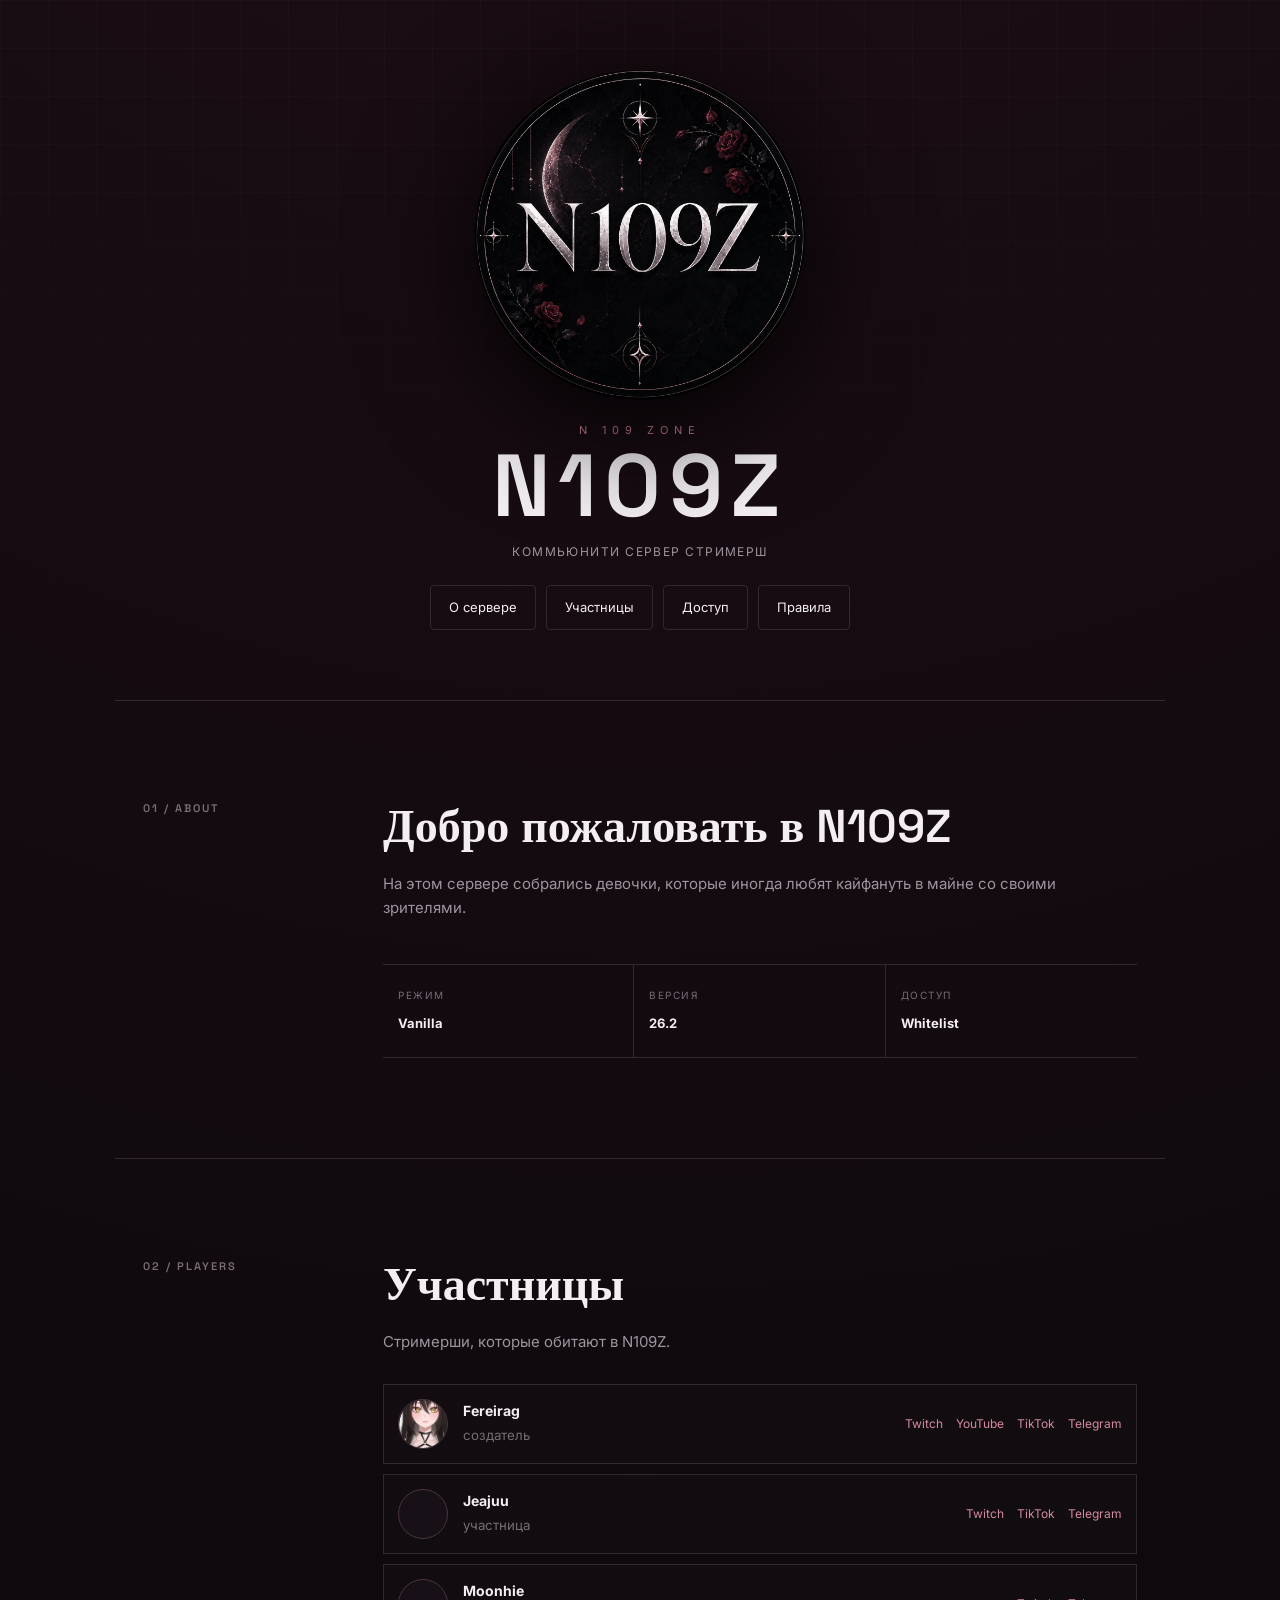
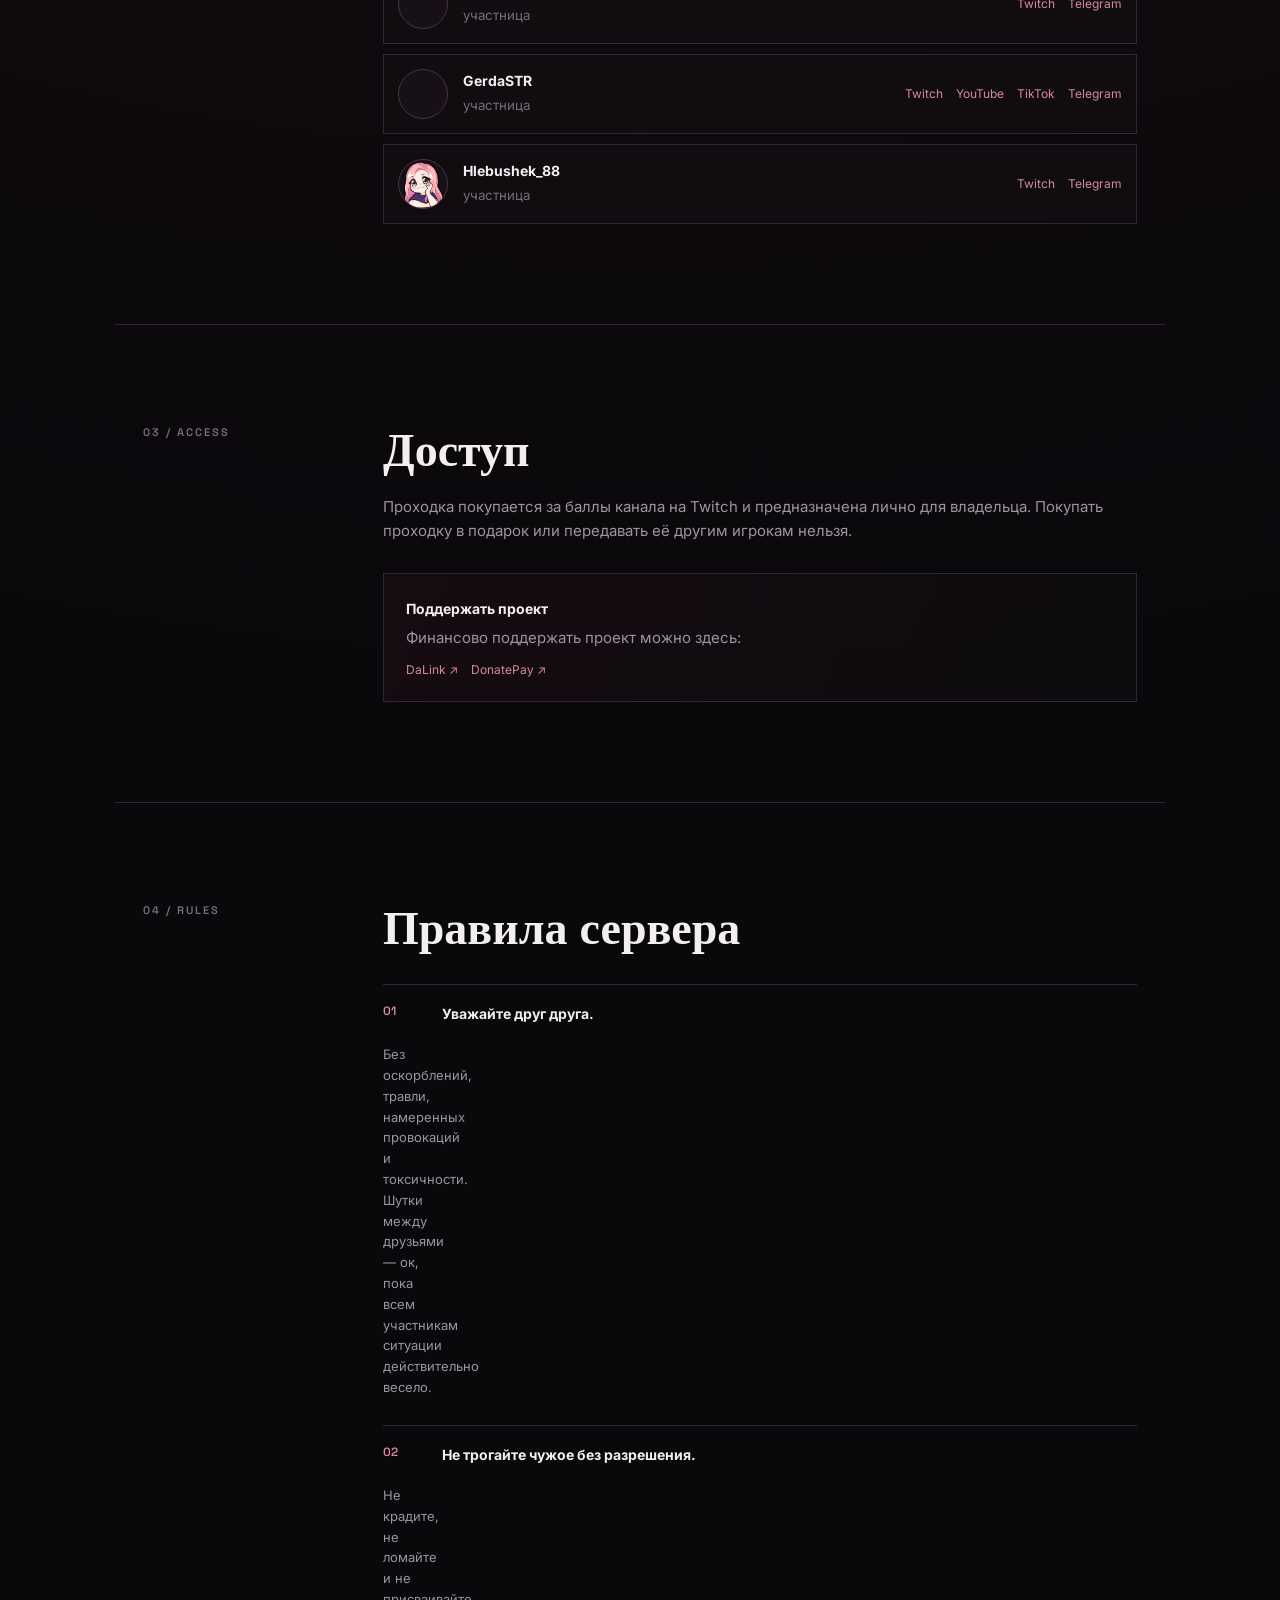
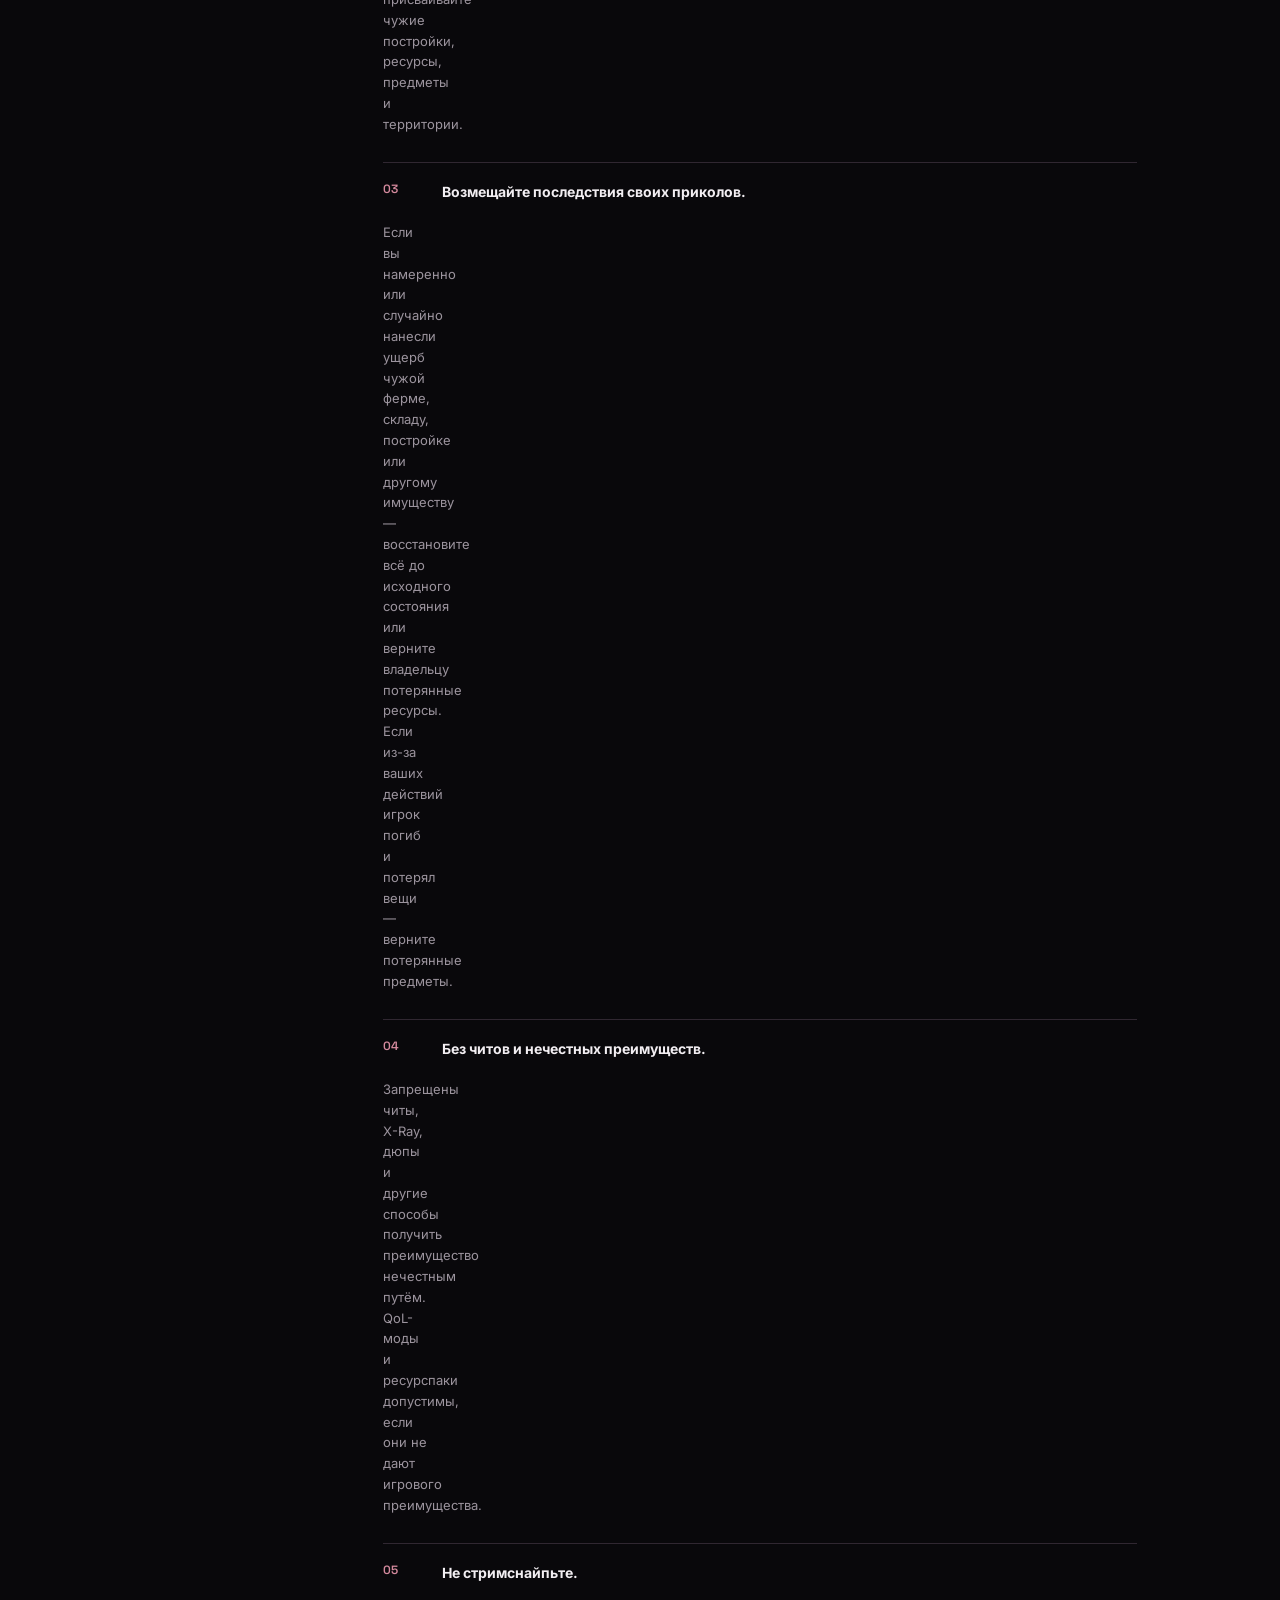
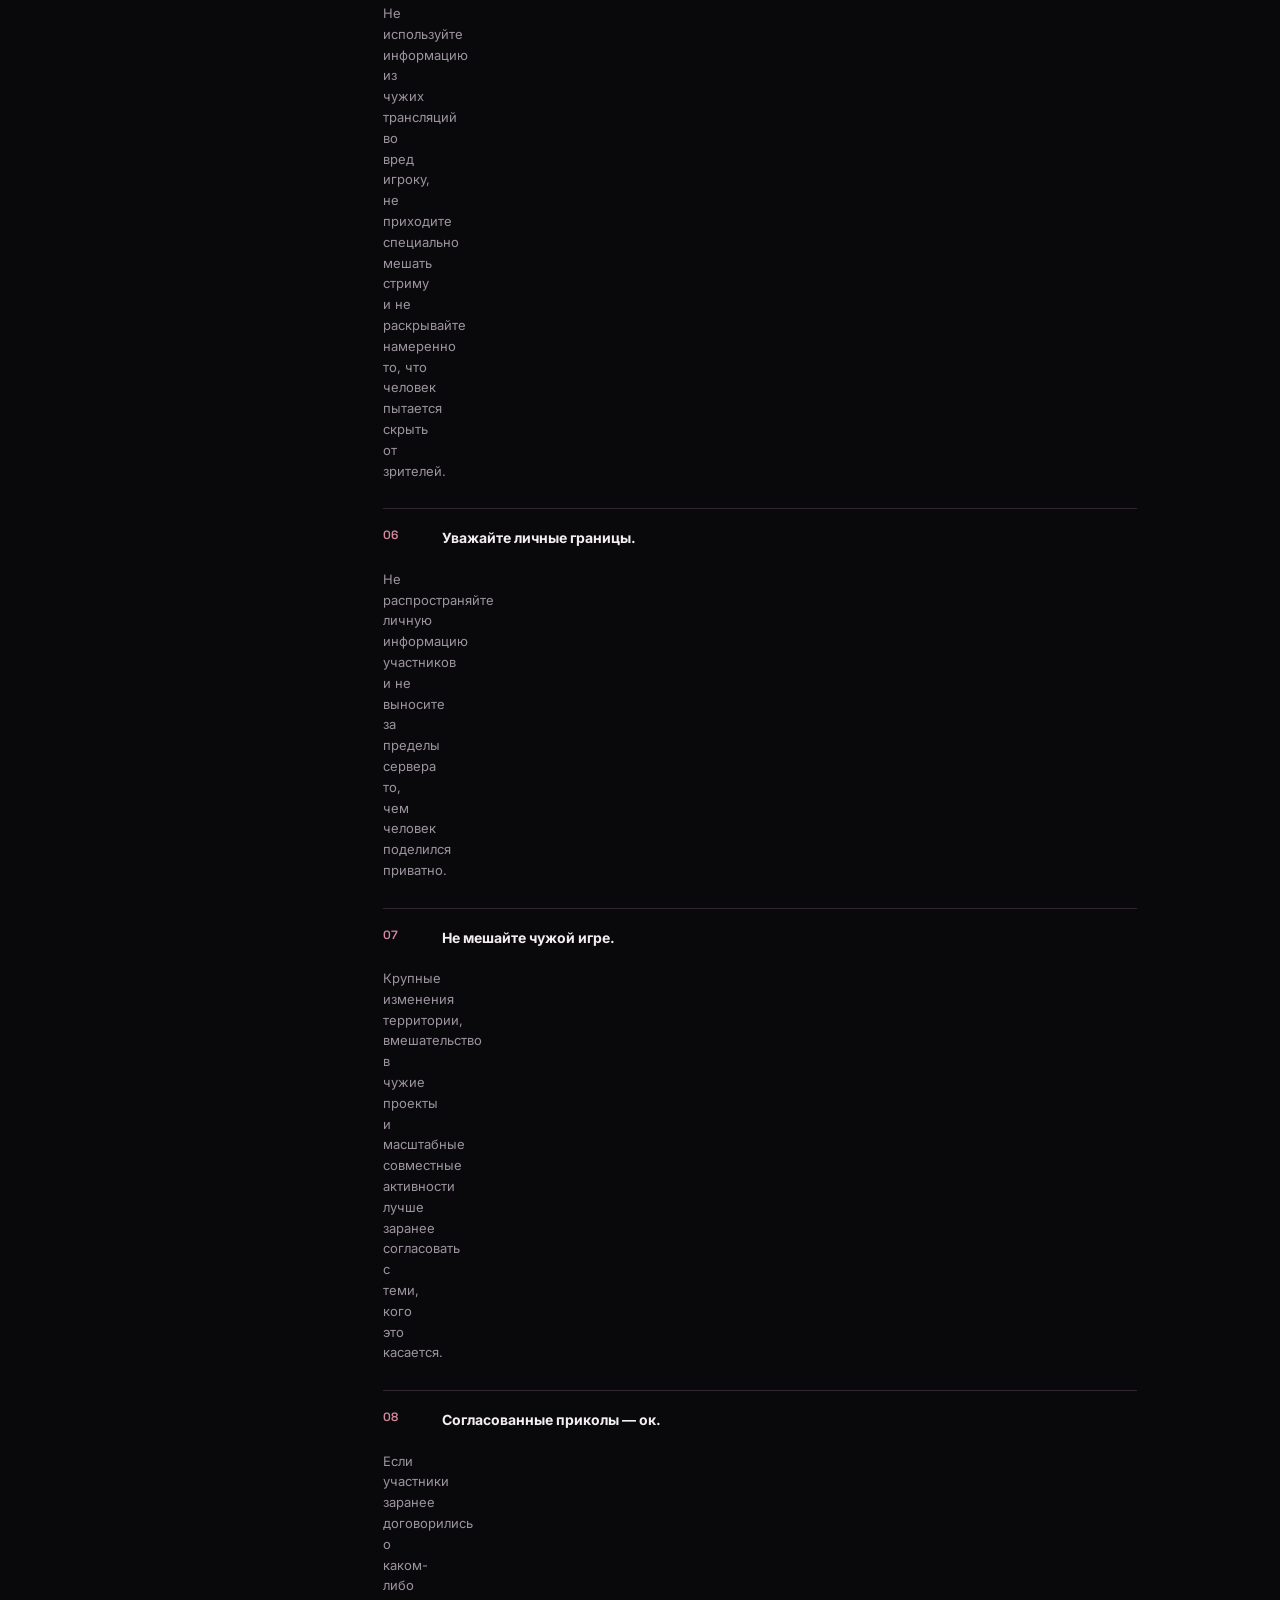
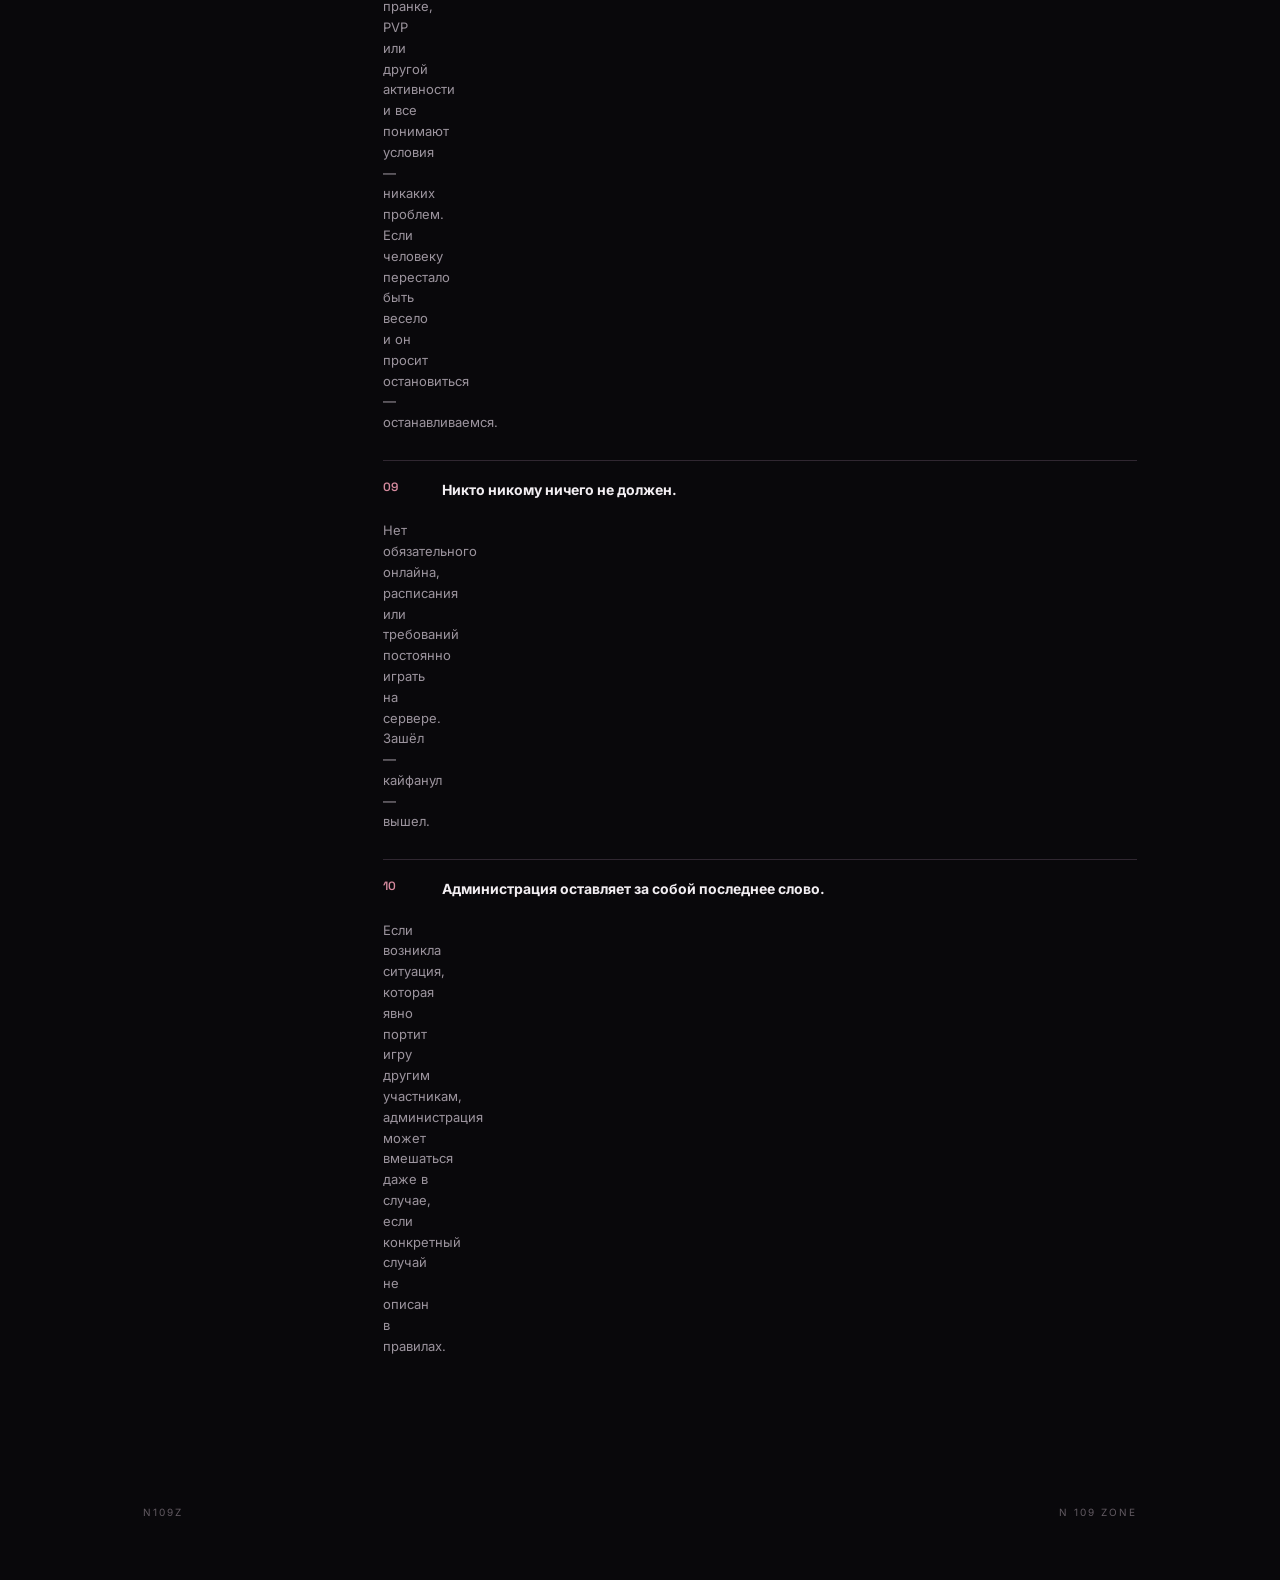
==== index.html @ b1d21be6 "Add files via upload" ====
<!doctype html>
<html lang="ru">
<head>
<meta charset="utf-8"><meta name="viewport" content="width=device-width, initial-scale=1">
<title>N109Z — N 109 Zone</title>
<link rel="stylesheet" href="style.css">
</head>
<body>
<header class="hero">
<img class="logo" src="logo.png" alt="N109Z">
<p class="eyebrow">N 109 ZONE</p><h1>N109Z</h1>
<p class="subtitle">коммьюнити сервер стримерш</p>
<nav>
<a href="#about">О сервере</a><a href="#players">Участницы</a><a href="#access">Доступ</a><a href="#rules">Правила</a>
</nav>
</header>
<main>
<section id="about" class="section"><div class="label">01 / ABOUT</div><div>
<h2>Добро пожаловать в N109Z</h2>
<p>На этом сервере собрались девочки, которые иногда любят кайфануть в майне со своими зрителями.</p>
<div class="facts"><div><small>РЕЖИМ</small><b>Vanilla</b></div><div><small>ВЕРСИЯ</small><b>26.2</b></div><div><small>ДОСТУП</small><b>Whitelist</b></div></div>
</div></section>

<section id="players" class="section"><div class="label">02 / PLAYERS</div><div>
<h2>Участницы</h2><p>Стримерши, которые обитают в N109Z.</p>
<div class="players">
<article><div class="avatar"><img src="avatars/fereirag.png" onerror="this.style.display='none'"><span>F</span></div><div><h3>Fereirag</h3><small>создатель</small></div><div class="links"><a href="https://www.twitch.tv/fereirag">Twitch</a><a href="https://www.youtube.com/@FereiraG_">YouTube</a><a href="https://www.tiktok.com/@fereirag.tv">TikTok</a><a href="https://t.me/fereirag">Telegram</a></div></article>
<article><div class="avatar"><img src="avatars/jeajuu.png" onerror="this.style.display='none'"><span>J</span></div><div><h3>Jeajuu</h3><small>участница</small></div><div class="links"><a href="https://www.twitch.tv/jeajuu">Twitch</a><a href="https://www.tiktok.com/@_jeajuu_twitch_">TikTok</a><a href="https://t.me/jeajuu">Telegram</a></div></article>
<article><div class="avatar"><img src="avatars/moonhie.png" onerror="this.style.display='none'"><span>M</span></div><div><h3>Moonhie</h3><small>участница</small></div><div class="links"><a href="https://www.twitch.tv/moonhie">Twitch</a><a href="https://t.me/MoonhieHome">Telegram</a></div></article>
<article><div class="avatar"><img src="avatars/gerdastr.png" onerror="this.style.display='none'"><span>G</span></div><div><h3>GerdaSTR</h3><small>участница</small></div><div class="links"><a href="https://www.twitch.tv/gerdastr">Twitch</a><a href="https://www.youtube.com/channel/UCzVnWzvQkrIGUyaQmSfVFbQ">YouTube</a><a href="https://www.tiktok.com/@gerda_stream">TikTok</a><a href="https://t.me/gerdastr">Telegram</a></div></article>
<article><div class="avatar"><img src="avatars/hlebushek_88.png" onerror="this.style.display='none'"><span>H</span></div><div><h3>Hlebushek_88</h3><small>участница</small></div><div class="links"><a href="https://www.twitch.tv/hlebushek_88">Twitch</a><a href="https://t.me/+lnAV3Qw2bgcyMjA0">Telegram</a></div></article>
</div></div></section>

<section id="access" class="section"><div class="label">03 / ACCESS</div><div>
<h2>Доступ</h2>
<p>Проходка покупается за баллы канала на Twitch и предназначена лично для владельца. Покупать проходку в подарок или передавать её другим игрокам нельзя.</p>
<div class="card"><b>Поддержать проект</b><p>Финансово поддержать проект можно здесь:</p><div class="links"><a href="https://dalink.to/fereirag">DaLink ↗</a><a href="https://new.donatepay.ru/@Fereirag">DonatePay ↗</a></div></div>
</div></section>

<section id="rules" class="section"><div class="label">04 / RULES</div><div>
<h2>Правила сервера</h2>
<div class="rules">
<div><b>01</b><strong>Уважайте друг друга.</strong><p>Без оскорблений, травли, намеренных провокаций и токсичности. Шутки между друзьями — ок, пока всем участникам ситуации действительно весело.</p></div>
<div><b>02</b><strong>Не трогайте чужое без разрешения.</strong><p>Не крадите, не ломайте и не присваивайте чужие постройки, ресурсы, предметы и территории.</p></div>
<div><b>03</b><strong>Возмещайте последствия своих приколов.</strong><p>Если вы намеренно или случайно нанесли ущерб чужой ферме, складу, постройке или другому имуществу — восстановите всё до исходного состояния или верните владельцу потерянные ресурсы. Если из-за ваших действий игрок погиб и потерял вещи — верните потерянные предметы.</p></div>
<div><b>04</b><strong>Без читов и нечестных преимуществ.</strong><p>Запрещены читы, X-Ray, дюпы и другие способы получить преимущество нечестным путём. QoL-моды и ресурспаки допустимы, если они не дают игрового преимущества.</p></div>
<div><b>05</b><strong>Не стримснайпьте.</strong><p>Не используйте информацию из чужих трансляций во вред игроку, не приходите специально мешать стриму и не раскрывайте намеренно то, что человек пытается скрыть от зрителей.</p></div>
<div><b>06</b><strong>Уважайте личные границы.</strong><p>Не распространяйте личную информацию участников и не выносите за пределы сервера то, чем человек поделился приватно.</p></div>
<div><b>07</b><strong>Не мешайте чужой игре.</strong><p>Крупные изменения территории, вмешательство в чужие проекты и масштабные совместные активности лучше заранее согласовать с теми, кого это касается.</p></div>
<div><b>08</b><strong>Согласованные приколы — ок.</strong><p>Если участники заранее договорились о каком-либо пранке, PVP или другой активности и все понимают условия — никаких проблем. Если человеку перестало быть весело и он просит остановиться — останавливаемся.</p></div>
<div><b>09</b><strong>Никто никому ничего не должен.</strong><p>Нет обязательного онлайна, расписания или требований постоянно играть на сервере. Зашёл — кайфанул — вышел.</p></div>
<div><b>10</b><strong>Администрация оставляет за собой последнее слово.</strong><p>Если возникла ситуация, которая явно портит игру другим участникам, администрация может вмешаться даже в случае, если конкретный случай не описан в правилах.</p></div>
</div></div></section>
</main>
<footer><span>N109Z</span><span>N 109 ZONE</span></footer>
</body></html>
---- style.css ----
@import url('https://fonts.googleapis.com/css2?family=Inter:wght@400;500;600;700&family=Space+Grotesk:wght@400;500;600;700&display=swap');
:root{--bg:#09080b;--text:#f2eef2;--muted:#9c949e;--line:#302731;--accent:#a73a59;--soft:#d58a9e}
*{box-sizing:border-box}html{scroll-behavior:smooth}body{margin:0;color:var(--text);background:radial-gradient(circle at 50% -10%,rgba(115,37,66,.22),transparent 35%),var(--bg);font-family:Inter,system-ui,sans-serif;line-height:1.6}
body:before{content:"";position:fixed;inset:0;pointer-events:none;background-image:linear-gradient(rgba(255,255,255,.018) 1px,transparent 1px),linear-gradient(90deg,rgba(255,255,255,.018) 1px,transparent 1px);background-size:48px 48px;mask-image:linear-gradient(to bottom,#000,transparent 80%)}
.hero{min-height:700px;display:flex;flex-direction:column;align-items:center;justify-content:center;text-align:center;padding:60px 20px}
.logo{width:min(330px,68vw);height:min(330px,68vw);object-fit:cover;border-radius:50%;filter:drop-shadow(0 20px 60px #000)}
.eyebrow{margin:22px 0 2px;letter-spacing:.55em;font-size:11px;color:var(--soft);text-transform:uppercase}h1{font:600 clamp(48px,9vw,88px)/1 "Space Grotesk";letter-spacing:.08em;margin:0}.subtitle{margin:12px 0 24px;color:var(--muted);letter-spacing:.12em;text-transform:uppercase;font-size:12px}
nav{display:flex;gap:10px;flex-wrap:wrap;justify-content:center}nav a{color:var(--text);text-decoration:none;border:1px solid var(--line);padding:11px 18px;border-radius:4px;font-size:13px}
.section{max-width:1050px;margin:auto;padding:100px 28px;display:grid;grid-template-columns:180px 1fr;gap:60px;border-top:1px solid var(--line)}.label{color:#796f78;font:600 11px "Space Grotesk";letter-spacing:.18em}
h2{font:600 clamp(30px,5vw,46px)/1.1 "Space Grotesk";margin:0 0 20px}.section p{color:var(--muted);max-width:780px;font-size:15px}
.facts{display:grid;grid-template-columns:repeat(3,1fr);margin-top:44px;border-top:1px solid var(--line);border-bottom:1px solid var(--line)}.facts div{padding:22px 15px;border-right:1px solid var(--line)}.facts div:last-child{border:0}.facts small{display:block;color:#756c75;font-size:10px;letter-spacing:.15em;margin-bottom:7px}.facts b{font-size:13px}
.players{display:grid;gap:10px;margin-top:30px}.players article{display:grid;grid-template-columns:50px 160px 1fr;align-items:center;gap:15px;padding:14px;border:1px solid var(--line);background:#ffffff03}.avatar,.avatar img,.avatar span{width:50px;height:50px;border-radius:50%}.avatar{overflow:hidden;background:#171117;border:1px solid #49343e;display:grid;place-items:center;color:var(--soft);font:600 18px "Space Grotesk"}.avatar img{object-fit:cover}.avatar img+span{display:none}.players h3{margin:0;font-size:14px}.players small{color:#746d75}.links{display:flex;gap:13px;flex-wrap:wrap;justify-content:flex-end}.links a,.card a{color:var(--soft);text-decoration:none;font-size:12px}
.card{margin-top:30px;padding:22px;border:1px solid var(--line);background:linear-gradient(110deg,#8527451a,#ffffff03)}.card b{font-size:14px}.card p{margin:4px 0 10px}.card .links{justify-content:flex-start}
.rules{display:grid;gap:9px;margin-top:30px}.rules>div{display:grid;grid-template-columns:45px 1fr;gap:14px;padding:18px 0;border-top:1px solid var(--line)}.rules b{color:var(--soft);font:600 12px "Space Grotesk"}.rules strong{font-size:14px}.rules p{margin:5px 0 0;font-size:13px}
footer{max-width:1050px;margin:auto;padding:30px 28px 60px;display:flex;justify-content:space-between;color:#625a62;font-size:10px;letter-spacing:.2em}
@media(max-width:780px){.section{grid-template-columns:1fr;gap:20px;padding:75px 20px}.facts{grid-template-columns:1fr}.facts div{border-right:0;border-bottom:1px solid var(--line)}.players article{grid-template-columns:50px 1fr}.players .links{grid-column:1/-1;justify-content:flex-start;padding-left:65px}.section{padding-left:20px;padding-right:20px}footer{padding-left:20px;padding-right:20px}}
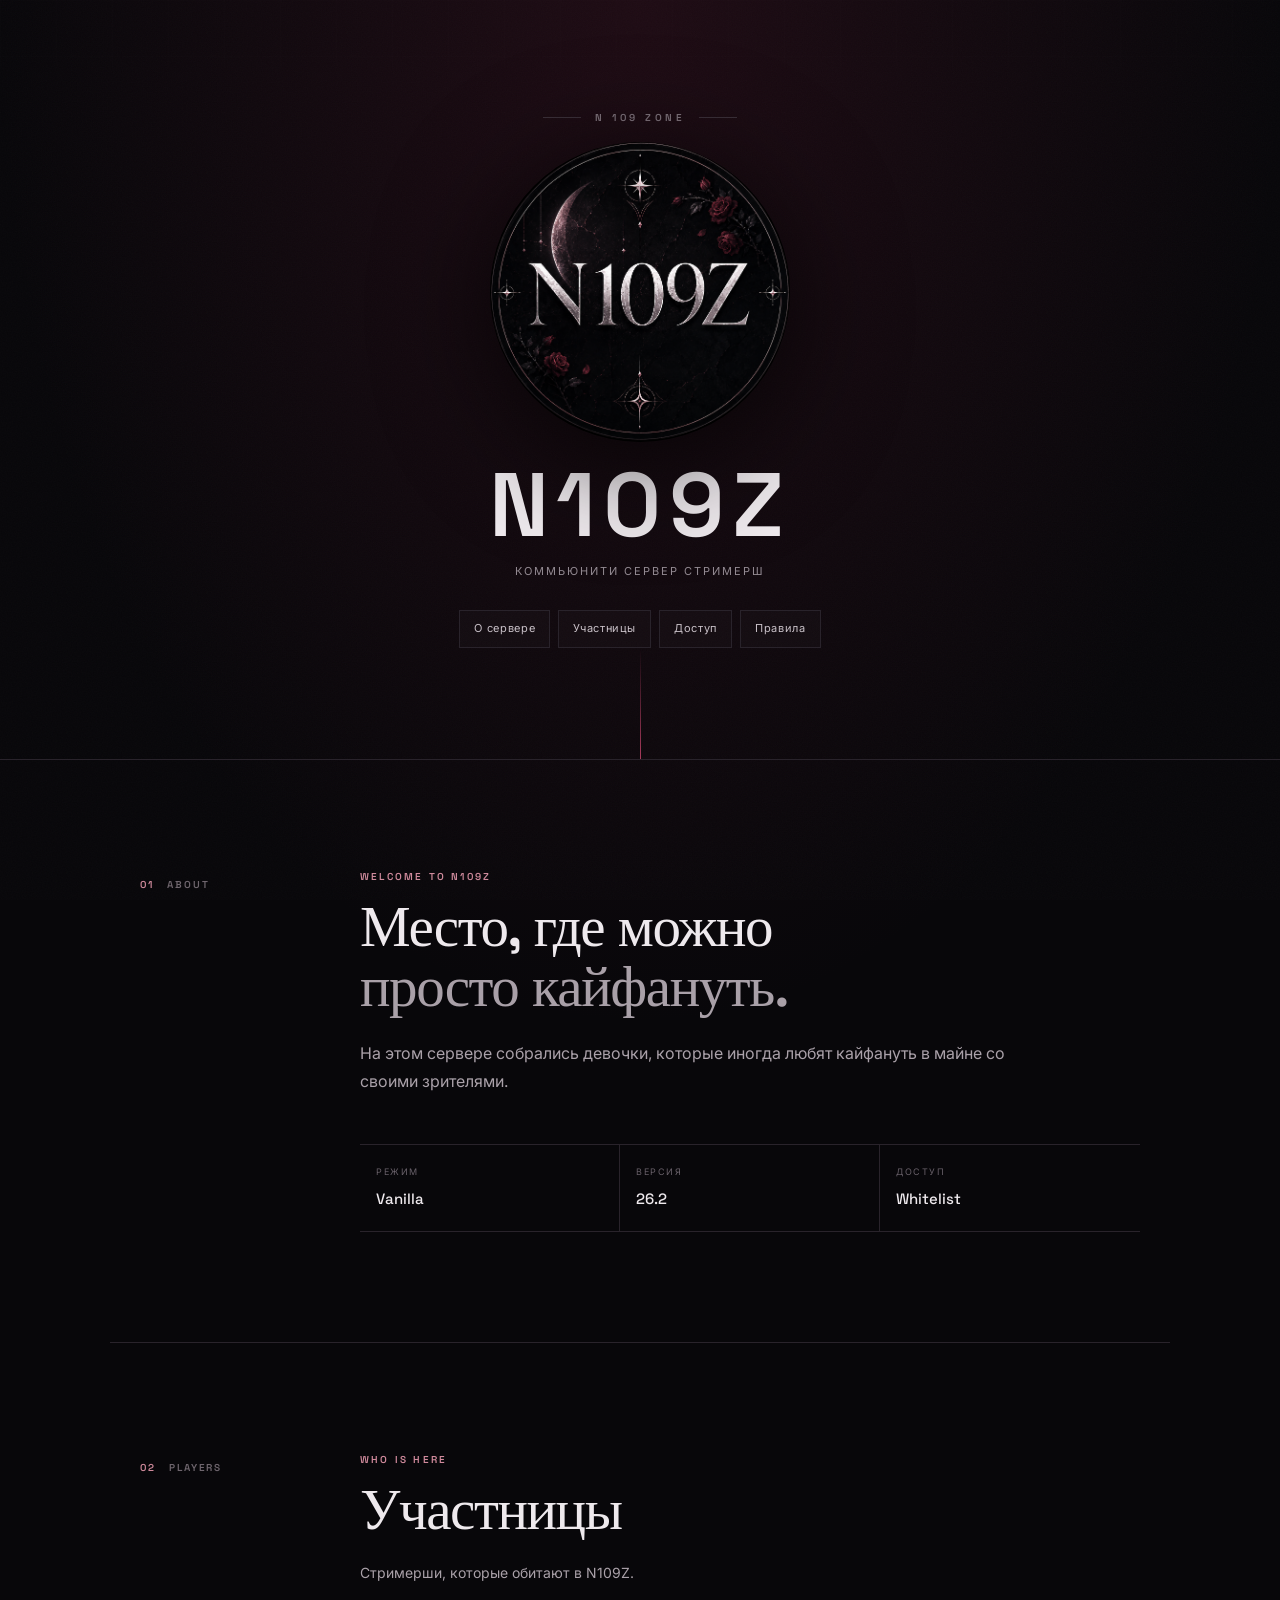
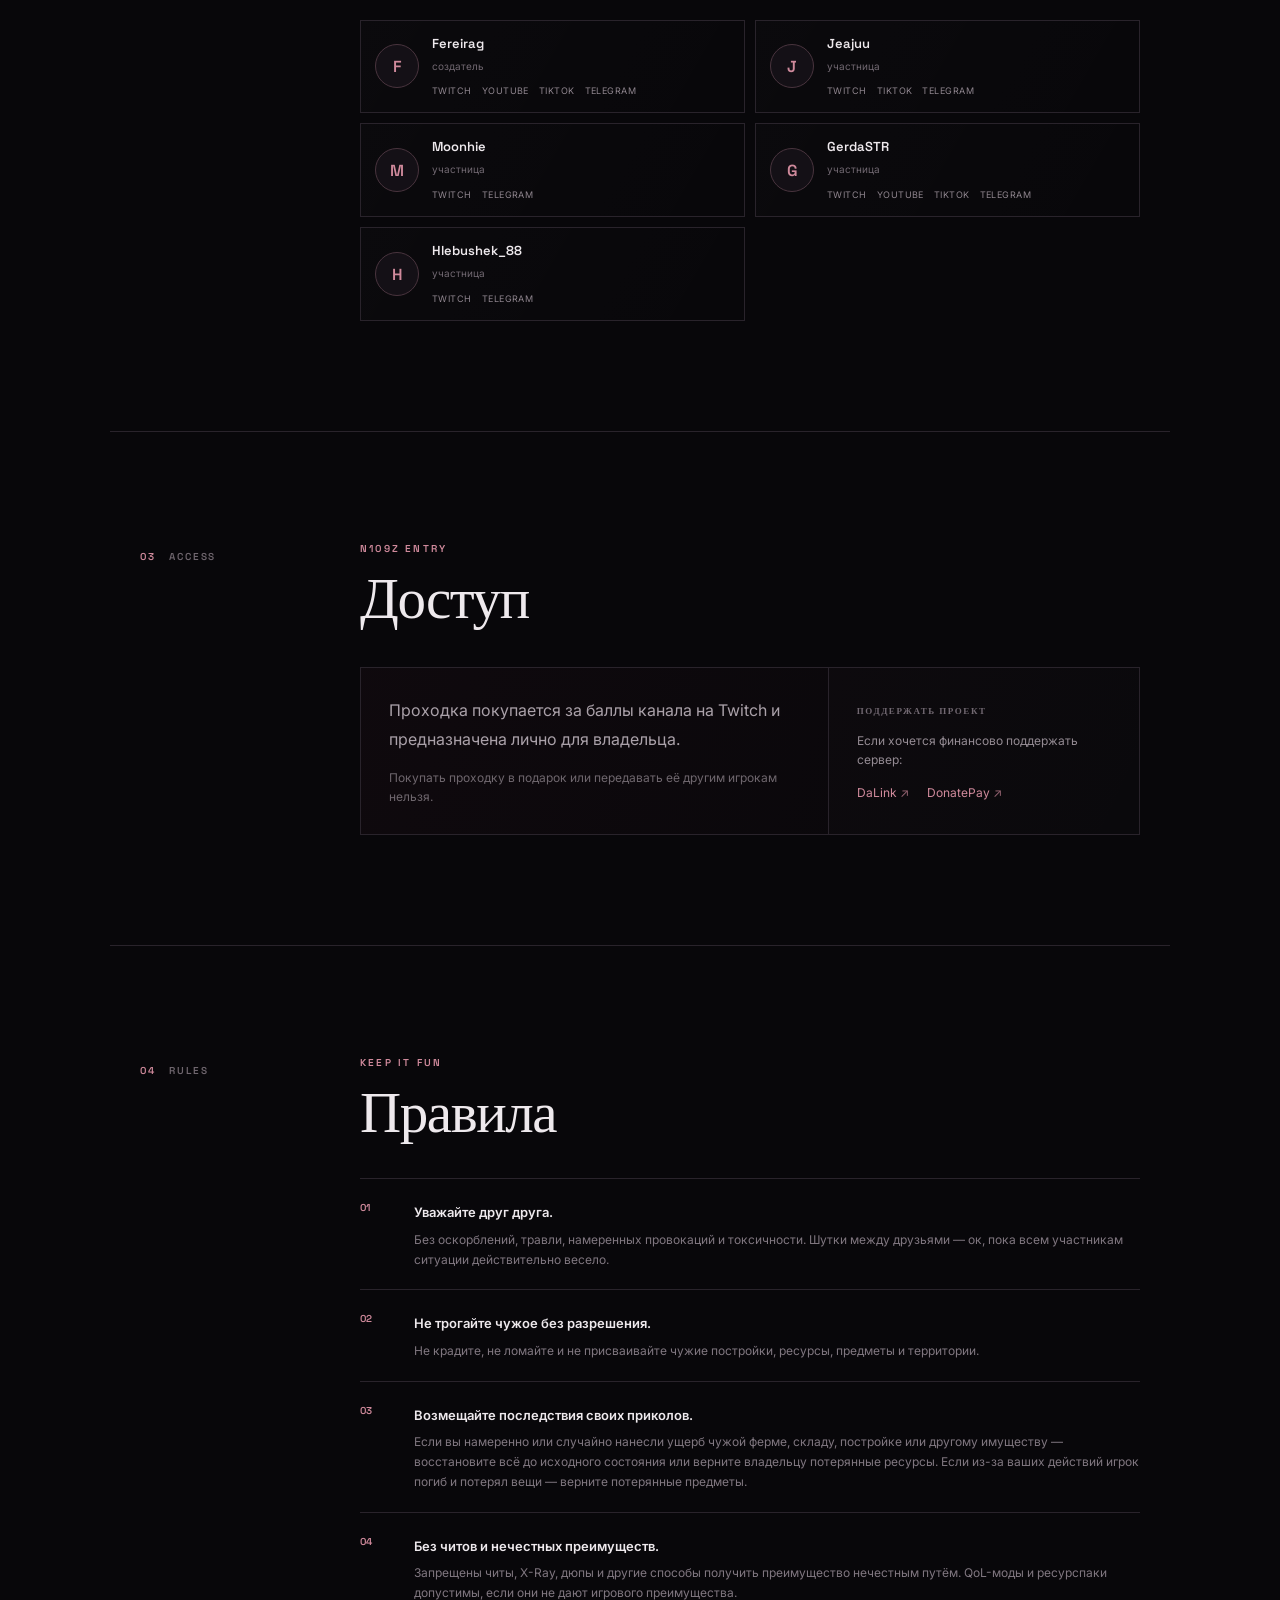
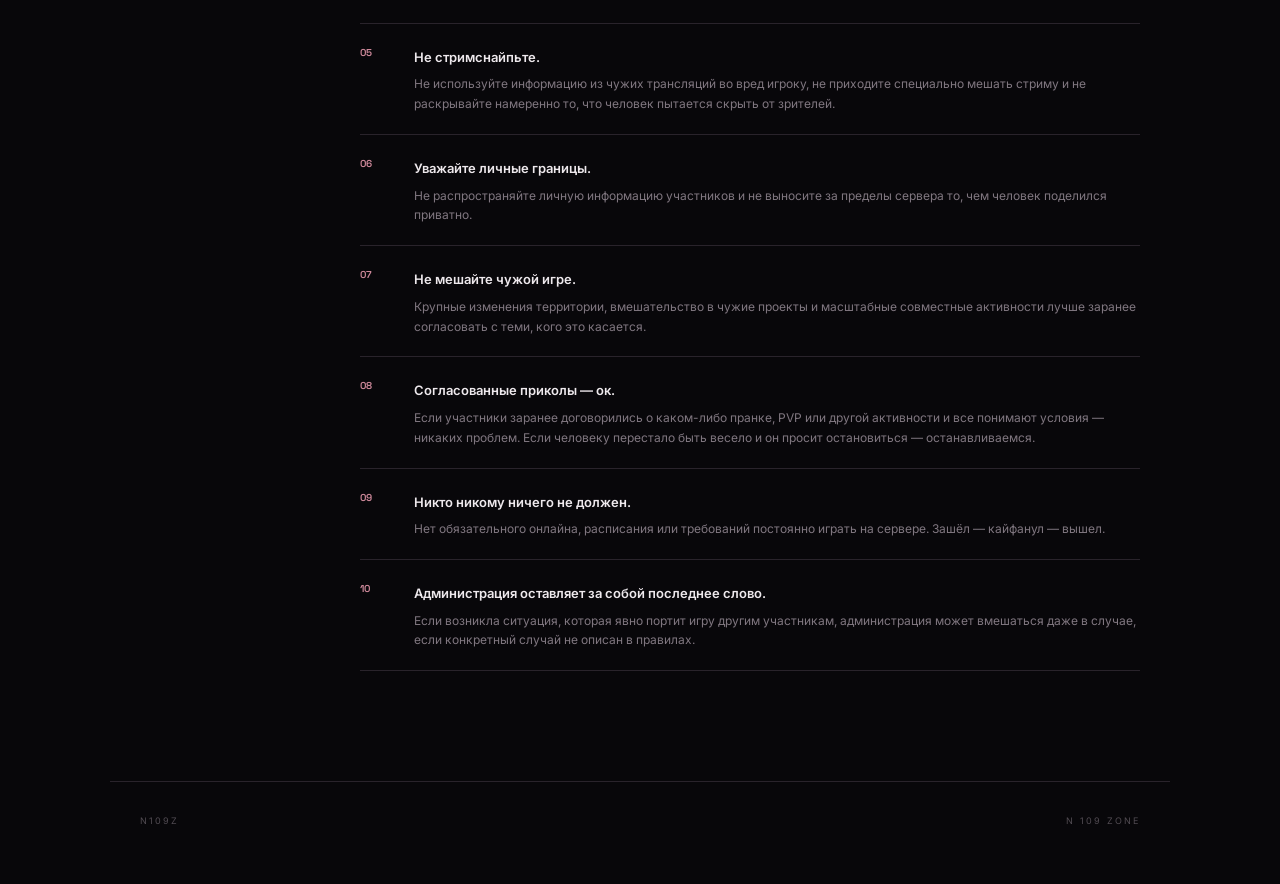
==== commit 39baa45e: "Add files via upload" ====
--- a/index.html
+++ b/index.html
@@ -1,56 +1,156 @@
 <!doctype html>
 <html lang="ru">
 <head>
-<meta charset="utf-8"><meta name="viewport" content="width=device-width, initial-scale=1">
-<title>N109Z — N 109 Zone</title>
-<link rel="stylesheet" href="style.css">
+  <meta charset="utf-8">
+  <meta name="viewport" content="width=device-width, initial-scale=1">
+  <title>N109Z — N 109 Zone</title>
+  <meta name="description" content="N109Z — коммьюнити сервер стримерш.">
+  <link rel="stylesheet" href="style.css">
 </head>
 <body>
-<header class="hero">
-<img class="logo" src="logo.png" alt="N109Z">
-<p class="eyebrow">N 109 ZONE</p><h1>N109Z</h1>
-<p class="subtitle">коммьюнити сервер стримерш</p>
-<nav>
-<a href="#about">О сервере</a><a href="#players">Участницы</a><a href="#access">Доступ</a><a href="#rules">Правила</a>
-</nav>
-</header>
-<main>
-<section id="about" class="section"><div class="label">01 / ABOUT</div><div>
-<h2>Добро пожаловать в N109Z</h2>
-<p>На этом сервере собрались девочки, которые иногда любят кайфануть в майне со своими зрителями.</p>
-<div class="facts"><div><small>РЕЖИМ</small><b>Vanilla</b></div><div><small>ВЕРСИЯ</small><b>26.2</b></div><div><small>ДОСТУП</small><b>Whitelist</b></div></div>
-</div></section>
+  <div class="noise"></div>
 
-<section id="players" class="section"><div class="label">02 / PLAYERS</div><div>
-<h2>Участницы</h2><p>Стримерши, которые обитают в N109Z.</p>
-<div class="players">
-<article><div class="avatar"><img src="avatars/fereirag.png" onerror="this.style.display='none'"><span>F</span></div><div><h3>Fereirag</h3><small>создатель</small></div><div class="links"><a href="https://www.twitch.tv/fereirag">Twitch</a><a href="https://www.youtube.com/@FereiraG_">YouTube</a><a href="https://www.tiktok.com/@fereirag.tv">TikTok</a><a href="https://t.me/fereirag">Telegram</a></div></article>
-<article><div class="avatar"><img src="avatars/jeajuu.png" onerror="this.style.display='none'"><span>J</span></div><div><h3>Jeajuu</h3><small>участница</small></div><div class="links"><a href="https://www.twitch.tv/jeajuu">Twitch</a><a href="https://www.tiktok.com/@_jeajuu_twitch_">TikTok</a><a href="https://t.me/jeajuu">Telegram</a></div></article>
-<article><div class="avatar"><img src="avatars/moonhie.png" onerror="this.style.display='none'"><span>M</span></div><div><h3>Moonhie</h3><small>участница</small></div><div class="links"><a href="https://www.twitch.tv/moonhie">Twitch</a><a href="https://t.me/MoonhieHome">Telegram</a></div></article>
-<article><div class="avatar"><img src="avatars/gerdastr.png" onerror="this.style.display='none'"><span>G</span></div><div><h3>GerdaSTR</h3><small>участница</small></div><div class="links"><a href="https://www.twitch.tv/gerdastr">Twitch</a><a href="https://www.youtube.com/channel/UCzVnWzvQkrIGUyaQmSfVFbQ">YouTube</a><a href="https://www.tiktok.com/@gerda_stream">TikTok</a><a href="https://t.me/gerdastr">Telegram</a></div></article>
-<article><div class="avatar"><img src="avatars/hlebushek_88.png" onerror="this.style.display='none'"><span>H</span></div><div><h3>Hlebushek_88</h3><small>участница</small></div><div class="links"><a href="https://www.twitch.tv/hlebushek_88">Twitch</a><a href="https://t.me/+lnAV3Qw2bgcyMjA0">Telegram</a></div></article>
-</div></div></section>
+  <header class="hero">
+    <div class="hero-inner">
+      <div class="hero-mark">
+        <span class="mark-line"></span>
+        <span>N 109 ZONE</span>
+        <span class="mark-line"></span>
+      </div>
+      <img class="logo" src="logo.png" alt="N109Z">
+      <h1>N109Z</h1>
+      <p class="subtitle">коммьюнити сервер стримерш</p>
 
-<section id="access" class="section"><div class="label">03 / ACCESS</div><div>
-<h2>Доступ</h2>
-<p>Проходка покупается за баллы канала на Twitch и предназначена лично для владельца. Покупать проходку в подарок или передавать её другим игрокам нельзя.</p>
-<div class="card"><b>Поддержать проект</b><p>Финансово поддержать проект можно здесь:</p><div class="links"><a href="https://dalink.to/fereirag">DaLink ↗</a><a href="https://new.donatepay.ru/@Fereirag">DonatePay ↗</a></div></div>
-</div></section>
+      <div class="hero-nav">
+        <a href="#about">О сервере</a>
+        <a href="#players">Участницы</a>
+        <a href="#access">Доступ</a>
+        <a href="#rules">Правила</a>
+      </div>
+    </div>
+  </header>
 
-<section id="rules" class="section"><div class="label">04 / RULES</div><div>
-<h2>Правила сервера</h2>
-<div class="rules">
-<div><b>01</b><strong>Уважайте друг друга.</strong><p>Без оскорблений, травли, намеренных провокаций и токсичности. Шутки между друзьями — ок, пока всем участникам ситуации действительно весело.</p></div>
-<div><b>02</b><strong>Не трогайте чужое без разрешения.</strong><p>Не крадите, не ломайте и не присваивайте чужие постройки, ресурсы, предметы и территории.</p></div>
-<div><b>03</b><strong>Возмещайте последствия своих приколов.</strong><p>Если вы намеренно или случайно нанесли ущерб чужой ферме, складу, постройке или другому имуществу — восстановите всё до исходного состояния или верните владельцу потерянные ресурсы. Если из-за ваших действий игрок погиб и потерял вещи — верните потерянные предметы.</p></div>
-<div><b>04</b><strong>Без читов и нечестных преимуществ.</strong><p>Запрещены читы, X-Ray, дюпы и другие способы получить преимущество нечестным путём. QoL-моды и ресурспаки допустимы, если они не дают игрового преимущества.</p></div>
-<div><b>05</b><strong>Не стримснайпьте.</strong><p>Не используйте информацию из чужих трансляций во вред игроку, не приходите специально мешать стриму и не раскрывайте намеренно то, что человек пытается скрыть от зрителей.</p></div>
-<div><b>06</b><strong>Уважайте личные границы.</strong><p>Не распространяйте личную информацию участников и не выносите за пределы сервера то, чем человек поделился приватно.</p></div>
-<div><b>07</b><strong>Не мешайте чужой игре.</strong><p>Крупные изменения территории, вмешательство в чужие проекты и масштабные совместные активности лучше заранее согласовать с теми, кого это касается.</p></div>
-<div><b>08</b><strong>Согласованные приколы — ок.</strong><p>Если участники заранее договорились о каком-либо пранке, PVP или другой активности и все понимают условия — никаких проблем. Если человеку перестало быть весело и он просит остановиться — останавливаемся.</p></div>
-<div><b>09</b><strong>Никто никому ничего не должен.</strong><p>Нет обязательного онлайна, расписания или требований постоянно играть на сервере. Зашёл — кайфанул — вышел.</p></div>
-<div><b>10</b><strong>Администрация оставляет за собой последнее слово.</strong><p>Если возникла ситуация, которая явно портит игру другим участникам, администрация может вмешаться даже в случае, если конкретный случай не описан в правилах.</p></div>
-</div></div></section>
-</main>
-<footer><span>N109Z</span><span>N 109 ZONE</span></footer>
-</body></html>+  <main>
+    <section id="about" class="section about-section">
+      <div class="section-label"><span>01</span> ABOUT</div>
+      <div class="section-body">
+        <p class="kicker">WELCOME TO N109Z</p>
+        <h2>Место, где можно<br><em>просто кайфануть.</em></h2>
+        <p class="lead">На этом сервере собрались девочки, которые иногда любят кайфануть в майне со своими зрителями.</p>
+
+        <div class="facts">
+          <div><small>РЕЖИМ</small><strong>Vanilla</strong></div>
+          <div><small>ВЕРСИЯ</small><strong>26.2</strong></div>
+          <div><small>ДОСТУП</small><strong>Whitelist</strong></div>
+        </div>
+      </div>
+    </section>
+
+    <section id="players" class="section">
+      <div class="section-label"><span>02</span> PLAYERS</div>
+      <div class="section-body">
+        <p class="kicker">WHO IS HERE</p>
+        <h2>Участницы</h2>
+        <p class="lead compact">Стримерши, которые обитают в N109Z.</p>
+
+        <div class="players">
+          <article class="player">
+            <div class="avatar"><span>F</span></div>
+            <div class="player-info"><h3>Fereirag</h3><small>создатель</small></div>
+            <div class="links">
+              <a href="https://www.twitch.tv/fereirag" target="_blank" rel="noopener">Twitch</a>
+              <a href="https://www.youtube.com/@FereiraG_" target="_blank" rel="noopener">YouTube</a>
+              <a href="https://www.tiktok.com/@fereirag.tv" target="_blank" rel="noopener">TikTok</a>
+              <a href="https://t.me/fereirag" target="_blank" rel="noopener">Telegram</a>
+            </div>
+          </article>
+
+          <article class="player">
+            <div class="avatar"><span>J</span></div>
+            <div class="player-info"><h3>Jeajuu</h3><small>участница</small></div>
+            <div class="links">
+              <a href="https://www.twitch.tv/jeajuu" target="_blank" rel="noopener">Twitch</a>
+              <a href="https://www.tiktok.com/@_jeajuu_twitch_" target="_blank" rel="noopener">TikTok</a>
+              <a href="https://t.me/jeajuu" target="_blank" rel="noopener">Telegram</a>
+            </div>
+          </article>
+
+          <article class="player">
+            <div class="avatar"><span>M</span></div>
+            <div class="player-info"><h3>Moonhie</h3><small>участница</small></div>
+            <div class="links">
+              <a href="https://www.twitch.tv/moonhie" target="_blank" rel="noopener">Twitch</a>
+              <a href="https://t.me/MoonhieHome" target="_blank" rel="noopener">Telegram</a>
+            </div>
+          </article>
+
+          <article class="player">
+            <div class="avatar"><span>G</span></div>
+            <div class="player-info"><h3>GerdaSTR</h3><small>участница</small></div>
+            <div class="links">
+              <a href="https://www.twitch.tv/gerdastr" target="_blank" rel="noopener">Twitch</a>
+              <a href="https://www.youtube.com/channel/UCzVnWzvQkrIGUyaQmSfVFbQ" target="_blank" rel="noopener">YouTube</a>
+              <a href="https://www.tiktok.com/@gerda_stream" target="_blank" rel="noopener">TikTok</a>
+              <a href="https://t.me/gerdastr" target="_blank" rel="noopener">Telegram</a>
+            </div>
+          </article>
+
+
+          <article class="player">
+            <div class="avatar"><span>H</span></div>
+            <div class="player-info"><h3>Hlebushek_88</h3><small>участница</small></div>
+            <div class="links">
+              <a href="https://www.twitch.tv/hlebushek_88" target="_blank" rel="noopener">Twitch</a>
+              <a href="https://t.me/+lnAV3Qw2bgcyMjA0" target="_blank" rel="noopener">Telegram</a>
+            </div>
+          </article>
+        </div>
+      </div>
+    </section>
+
+    <section id="access" class="section access-section">
+      <div class="section-label"><span>03</span> ACCESS</div>
+      <div class="section-body">
+        <p class="kicker">N109Z ENTRY</p>
+        <h2>Доступ</h2>
+        <div class="access-grid">
+          <div class="access-main">
+            <p class="lead">Проходка покупается за баллы канала на Twitch и предназначена лично для владельца.</p>
+            <p class="note">Покупать проходку в подарок или передавать её другим игрокам нельзя.</p>
+          </div>
+          <div class="support">
+            <small>ПОДДЕРЖАТЬ ПРОЕКТ</small>
+            <p>Если хочется финансово поддержать сервер:</p>
+            <div class="support-links">
+              <a href="https://dalink.to/fereirag" target="_blank" rel="noopener">DaLink <span>↗</span></a>
+              <a href="https://new.donatepay.ru/@Fereirag" target="_blank" rel="noopener">DonatePay <span>↗</span></a>
+            </div>
+          </div>
+        </div>
+      </div>
+    </section>
+
+    <section id="rules" class="section rules-section">
+      <div class="section-label"><span>04</span> RULES</div>
+      <div class="section-body">
+        <p class="kicker">KEEP IT FUN</p>
+        <h2>Правила</h2>
+        <div class="rules">
+          <div class="rule"><b>01</b><div><strong>Уважайте друг друга.</strong><p>Без оскорблений, травли, намеренных провокаций и токсичности. Шутки между друзьями — ок, пока всем участникам ситуации действительно весело.</p></div></div>
+          <div class="rule"><b>02</b><div><strong>Не трогайте чужое без разрешения.</strong><p>Не крадите, не ломайте и не присваивайте чужие постройки, ресурсы, предметы и территории.</p></div></div>
+          <div class="rule"><b>03</b><div><strong>Возмещайте последствия своих приколов.</strong><p>Если вы намеренно или случайно нанесли ущерб чужой ферме, складу, постройке или другому имуществу — восстановите всё до исходного состояния или верните владельцу потерянные ресурсы. Если из-за ваших действий игрок погиб и потерял вещи — верните потерянные предметы.</p></div></div>
+          <div class="rule"><b>04</b><div><strong>Без читов и нечестных преимуществ.</strong><p>Запрещены читы, X-Ray, дюпы и другие способы получить преимущество нечестным путём. QoL-моды и ресурспаки допустимы, если они не дают игрового преимущества.</p></div></div>
+          <div class="rule"><b>05</b><div><strong>Не стримснайпьте.</strong><p>Не используйте информацию из чужих трансляций во вред игроку, не приходите специально мешать стриму и не раскрывайте намеренно то, что человек пытается скрыть от зрителей.</p></div></div>
+          <div class="rule"><b>06</b><div><strong>Уважайте личные границы.</strong><p>Не распространяйте личную информацию участников и не выносите за пределы сервера то, чем человек поделился приватно.</p></div></div>
+          <div class="rule"><b>07</b><div><strong>Не мешайте чужой игре.</strong><p>Крупные изменения территории, вмешательство в чужие проекты и масштабные совместные активности лучше заранее согласовать с теми, кого это касается.</p></div></div>
+          <div class="rule"><b>08</b><div><strong>Согласованные приколы — ок.</strong><p>Если участники заранее договорились о каком-либо пранке, PVP или другой активности и все понимают условия — никаких проблем. Если человеку перестало быть весело и он просит остановиться — останавливаемся.</p></div></div>
+          <div class="rule"><b>09</b><div><strong>Никто никому ничего не должен.</strong><p>Нет обязательного онлайна, расписания или требований постоянно играть на сервере. Зашёл — кайфанул — вышел.</p></div></div>
+          <div class="rule"><b>10</b><div><strong>Администрация оставляет за собой последнее слово.</strong><p>Если возникла ситуация, которая явно портит игру другим участникам, администрация может вмешаться даже в случае, если конкретный случай не описан в правилах.</p></div></div>
+        </div>
+      </div>
+    </section>
+  </main>
+
+  <footer><span>N109Z</span><span>N 109 ZONE</span></footer>
+</body>
+</html>
--- a/style.css
+++ b/style.css
@@ -1,16 +1,132 @@
 @import url('https://fonts.googleapis.com/css2?family=Inter:wght@400;500;600;700&family=Space+Grotesk:wght@400;500;600;700&display=swap');
-:root{--bg:#09080b;--text:#f2eef2;--muted:#9c949e;--line:#302731;--accent:#a73a59;--soft:#d58a9e}
-*{box-sizing:border-box}html{scroll-behavior:smooth}body{margin:0;color:var(--text);background:radial-gradient(circle at 50% -10%,rgba(115,37,66,.22),transparent 35%),var(--bg);font-family:Inter,system-ui,sans-serif;line-height:1.6}
-body:before{content:"";position:fixed;inset:0;pointer-events:none;background-image:linear-gradient(rgba(255,255,255,.018) 1px,transparent 1px),linear-gradient(90deg,rgba(255,255,255,.018) 1px,transparent 1px);background-size:48px 48px;mask-image:linear-gradient(to bottom,#000,transparent 80%)}
-.hero{min-height:700px;display:flex;flex-direction:column;align-items:center;justify-content:center;text-align:center;padding:60px 20px}
-.logo{width:min(330px,68vw);height:min(330px,68vw);object-fit:cover;border-radius:50%;filter:drop-shadow(0 20px 60px #000)}
-.eyebrow{margin:22px 0 2px;letter-spacing:.55em;font-size:11px;color:var(--soft);text-transform:uppercase}h1{font:600 clamp(48px,9vw,88px)/1 "Space Grotesk";letter-spacing:.08em;margin:0}.subtitle{margin:12px 0 24px;color:var(--muted);letter-spacing:.12em;text-transform:uppercase;font-size:12px}
-nav{display:flex;gap:10px;flex-wrap:wrap;justify-content:center}nav a{color:var(--text);text-decoration:none;border:1px solid var(--line);padding:11px 18px;border-radius:4px;font-size:13px}
-.section{max-width:1050px;margin:auto;padding:100px 28px;display:grid;grid-template-columns:180px 1fr;gap:60px;border-top:1px solid var(--line)}.label{color:#796f78;font:600 11px "Space Grotesk";letter-spacing:.18em}
-h2{font:600 clamp(30px,5vw,46px)/1.1 "Space Grotesk";margin:0 0 20px}.section p{color:var(--muted);max-width:780px;font-size:15px}
-.facts{display:grid;grid-template-columns:repeat(3,1fr);margin-top:44px;border-top:1px solid var(--line);border-bottom:1px solid var(--line)}.facts div{padding:22px 15px;border-right:1px solid var(--line)}.facts div:last-child{border:0}.facts small{display:block;color:#756c75;font-size:10px;letter-spacing:.15em;margin-bottom:7px}.facts b{font-size:13px}
-.players{display:grid;gap:10px;margin-top:30px}.players article{display:grid;grid-template-columns:50px 160px 1fr;align-items:center;gap:15px;padding:14px;border:1px solid var(--line);background:#ffffff03}.avatar,.avatar img,.avatar span{width:50px;height:50px;border-radius:50%}.avatar{overflow:hidden;background:#171117;border:1px solid #49343e;display:grid;place-items:center;color:var(--soft);font:600 18px "Space Grotesk"}.avatar img{object-fit:cover}.avatar img+span{display:none}.players h3{margin:0;font-size:14px}.players small{color:#746d75}.links{display:flex;gap:13px;flex-wrap:wrap;justify-content:flex-end}.links a,.card a{color:var(--soft);text-decoration:none;font-size:12px}
-.card{margin-top:30px;padding:22px;border:1px solid var(--line);background:linear-gradient(110deg,#8527451a,#ffffff03)}.card b{font-size:14px}.card p{margin:4px 0 10px}.card .links{justify-content:flex-start}
-.rules{display:grid;gap:9px;margin-top:30px}.rules>div{display:grid;grid-template-columns:45px 1fr;gap:14px;padding:18px 0;border-top:1px solid var(--line)}.rules b{color:var(--soft);font:600 12px "Space Grotesk"}.rules strong{font-size:14px}.rules p{margin:5px 0 0;font-size:13px}
-footer{max-width:1050px;margin:auto;padding:30px 28px 60px;display:flex;justify-content:space-between;color:#625a62;font-size:10px;letter-spacing:.2em}
-@media(max-width:780px){.section{grid-template-columns:1fr;gap:20px;padding:75px 20px}.facts{grid-template-columns:1fr}.facts div{border-right:0;border-bottom:1px solid var(--line)}.players article{grid-template-columns:50px 1fr}.players .links{grid-column:1/-1;justify-content:flex-start;padding-left:65px}.section{padding-left:20px;padding-right:20px}footer{padding-left:20px;padding-right:20px}}
+
+:root{
+  --bg:#08070a;
+  --panel:#0d0b0f;
+  --text:#eee9ed;
+  --muted:#948b93;
+  --dim:#615a62;
+  --line:#29232b;
+  --line2:#3b3039;
+  --accent:#a83b5c;
+  --soft:#d08a9c;
+}
+
+*{box-sizing:border-box}
+html{scroll-behavior:smooth}
+body{
+  margin:0;color:var(--text);font-family:Inter,system-ui,sans-serif;line-height:1.6;
+  background:
+    radial-gradient(ellipse 70% 35% at 50% 0%,rgba(121,32,62,.20),transparent 72%),
+    var(--bg);
+}
+body:before{
+  content:"";position:fixed;inset:0;pointer-events:none;opacity:.45;
+  background-image:linear-gradient(rgba(255,255,255,.018) 1px,transparent 1px),linear-gradient(90deg,rgba(255,255,255,.018) 1px,transparent 1px);
+  background-size:56px 56px;
+  mask-image:linear-gradient(to bottom,#000,transparent 75%);
+}
+.noise{position:fixed;inset:0;pointer-events:none;opacity:.025;background-image:url("data:image/svg+xml,%3Csvg xmlns='http://www.w3.org/2000/svg' width='140' height='140'%3E%3Cfilter id='n'%3E%3CfeTurbulence type='fractalNoise' baseFrequency='.8' numOctaves='3'/%3E%3C/filter%3E%3Crect width='100%25' height='100%25' filter='url(%23n)'/%3E%3C/svg%3E")}
+
+.hero{
+  min-height:760px;display:flex;justify-content:center;align-items:center;text-align:center;
+  padding:80px 24px;position:relative;border-bottom:1px solid var(--line);
+}
+.hero:after{
+  content:"";position:absolute;left:50%;bottom:0;width:1px;height:110px;
+  background:linear-gradient(to bottom,transparent,var(--accent));
+}
+.hero-inner{position:relative;z-index:1;display:flex;flex-direction:column;align-items:center}
+.hero-mark{display:flex;align-items:center;gap:14px;color:#81757e;font:600 10px "Space Grotesk";letter-spacing:.35em;margin-bottom:18px}
+.mark-line{width:38px;height:1px;background:var(--line2)}
+.logo{width:min(300px,62vw);height:min(300px,62vw);object-fit:cover;border-radius:50%;filter:drop-shadow(0 18px 55px rgba(0,0,0,.7))}
+h1{margin:20px 0 0;font:600 clamp(54px,9vw,90px)/.95 "Space Grotesk";letter-spacing:.08em}
+.subtitle{margin:15px 0 30px;color:var(--muted);font-size:11px;letter-spacing:.18em;text-transform:uppercase}
+.hero-nav{display:flex;gap:8px;flex-wrap:wrap;justify-content:center}
+.hero-nav a{
+  color:#c9c1c8;text-decoration:none;font-size:11px;letter-spacing:.06em;
+  border:1px solid var(--line);padding:9px 14px;background:rgba(255,255,255,.018);
+  transition:.2s;
+}
+.hero-nav a:hover{color:var(--text);border-color:#66404d;background:#a83b5c10}
+
+.section{
+  max-width:1060px;margin:0 auto;padding:110px 30px;
+  display:grid;grid-template-columns:150px 1fr;gap:70px;border-bottom:1px solid var(--line);
+}
+.section-label{padding-top:8px;color:#6f666e;font:600 10px "Space Grotesk";letter-spacing:.18em}
+.section-label span{color:var(--soft);margin-right:9px}
+.section-body{min-width:0}
+.kicker{margin:0 0 14px!important;color:var(--soft)!important;font:600 10px "Space Grotesk";letter-spacing:.22em;text-transform:uppercase}
+h2{margin:0 0 22px;font:500 clamp(35px,5vw,57px)/1.05 "Space Grotesk";letter-spacing:-.025em}
+h2 em{font-style:normal;color:#a9a0a8}
+.lead{max-width:690px!important;margin:0;color:#aaa1a9!important;font-size:16px!important;line-height:1.8}
+.lead.compact{font-size:14px!important;line-height:1.6}
+.facts{
+  display:grid;grid-template-columns:repeat(3,1fr);margin-top:48px;
+  border-top:1px solid var(--line);border-bottom:1px solid var(--line)
+}
+.facts div{padding:20px 16px;border-right:1px solid var(--line)}
+.facts div:last-child{border-right:0}
+.facts small{display:block;color:#686069;font-size:9px;letter-spacing:.18em;margin-bottom:6px}
+.facts strong{font:500 15px "Space Grotesk"}
+
+.players{display:grid;grid-template-columns:1fr 1fr;gap:10px;margin-top:35px}
+.player{
+  display:grid;grid-template-columns:44px 1fr;grid-template-rows:auto auto;
+  column-gap:13px;align-items:center;padding:14px;
+  border:1px solid var(--line);background:linear-gradient(120deg,#ffffff03,transparent);
+  transition:.2s
+}
+.player:hover{border-color:var(--line2);background:#a83b5c08}
+.avatar{width:44px;height:44px;grid-row:1/3;border-radius:50%;display:grid;place-items:center;background:#141016;border:1px solid #49343e;color:var(--soft);font:600 16px "Space Grotesk"}
+.player-info h3{margin:0;font:600 13px "Space Grotesk"}
+.player-info small{color:#716871;font-size:10px}
+.links{grid-column:2;display:flex;gap:10px;flex-wrap:wrap;margin-top:7px}
+.links a{
+  color:#8f858e;text-decoration:none;font-size:9px;letter-spacing:.05em;
+  text-transform:uppercase;transition:.15s
+}
+.links a:hover{color:var(--soft)}
+
+.access-grid{
+  margin-top:38px;display:grid;grid-template-columns:1.2fr .8fr;
+  border:1px solid var(--line);background:linear-gradient(115deg,#a83b5c0b,transparent)
+}
+.access-main,.support{padding:28px}
+.support{border-left:1px solid var(--line);background:#ffffff02}
+.note{margin:14px 0 0;color:#6f676e;font-size:12px;max-width:620px}
+.support small{color:#716871;font:600 9px "Space Grotesk";letter-spacing:.17em}
+.support p{margin:9px 0 14px;color:var(--muted);font-size:12px}
+.support-links{display:flex;gap:18px}
+.support-links a{color:var(--soft);text-decoration:none;font-size:12px}
+.support-links span{opacity:.7}
+
+.rules{margin-top:35px;border-top:1px solid var(--line)}
+.rule{
+  display:grid;grid-template-columns:38px 1fr;gap:16px;padding:20px 0;
+  border-bottom:1px solid var(--line)
+}
+.rule>b{color:var(--soft);font:600 10px "Space Grotesk";padding-top:2px}
+.rule strong{font-size:13px;font-weight:600}
+.rule p{margin:5px 0 0;color:#807780;font-size:12px;line-height:1.65;max-width:760px}
+
+footer{
+  max-width:1060px;margin:0 auto;padding:32px 30px 55px;
+  display:flex;justify-content:space-between;color:#514b52;font-size:9px;letter-spacing:.22em
+}
+
+@media(max-width:780px){
+  .hero{min-height:680px;padding:60px 18px}
+  .logo{width:min(260px,70vw);height:min(260px,70vw)}
+  .hero-nav a{padding:8px 11px}
+  .section{grid-template-columns:1fr;gap:22px;padding:75px 20px}
+  .section-label{padding:0}
+  .facts{grid-template-columns:1fr;margin-top:35px}
+  .facts div{border-right:0;border-bottom:1px solid var(--line)}
+  .facts div:last-child{border-bottom:0}
+  .players{grid-template-columns:1fr}
+  .access-grid{grid-template-columns:1fr}
+  .support{border-left:0;border-top:1px solid var(--line)}
+  footer{padding-left:20px;padding-right:20px}
+}
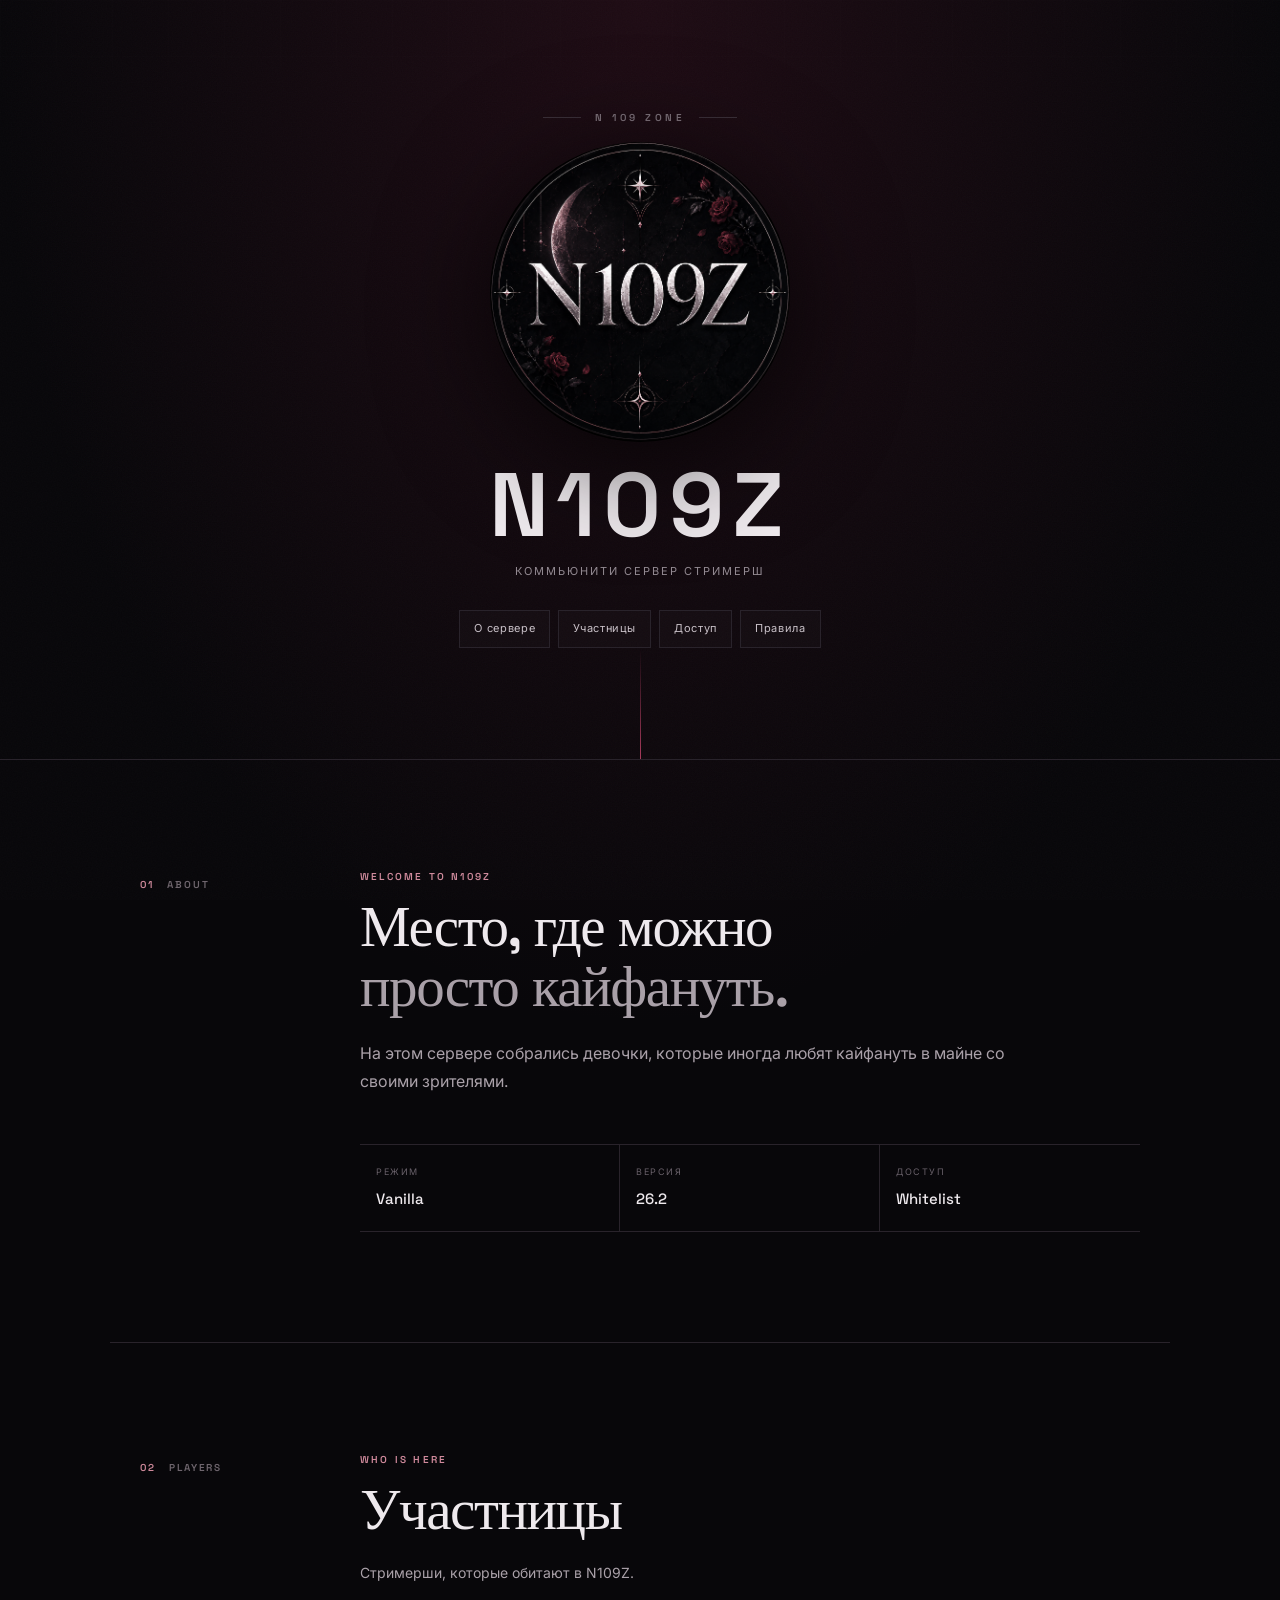
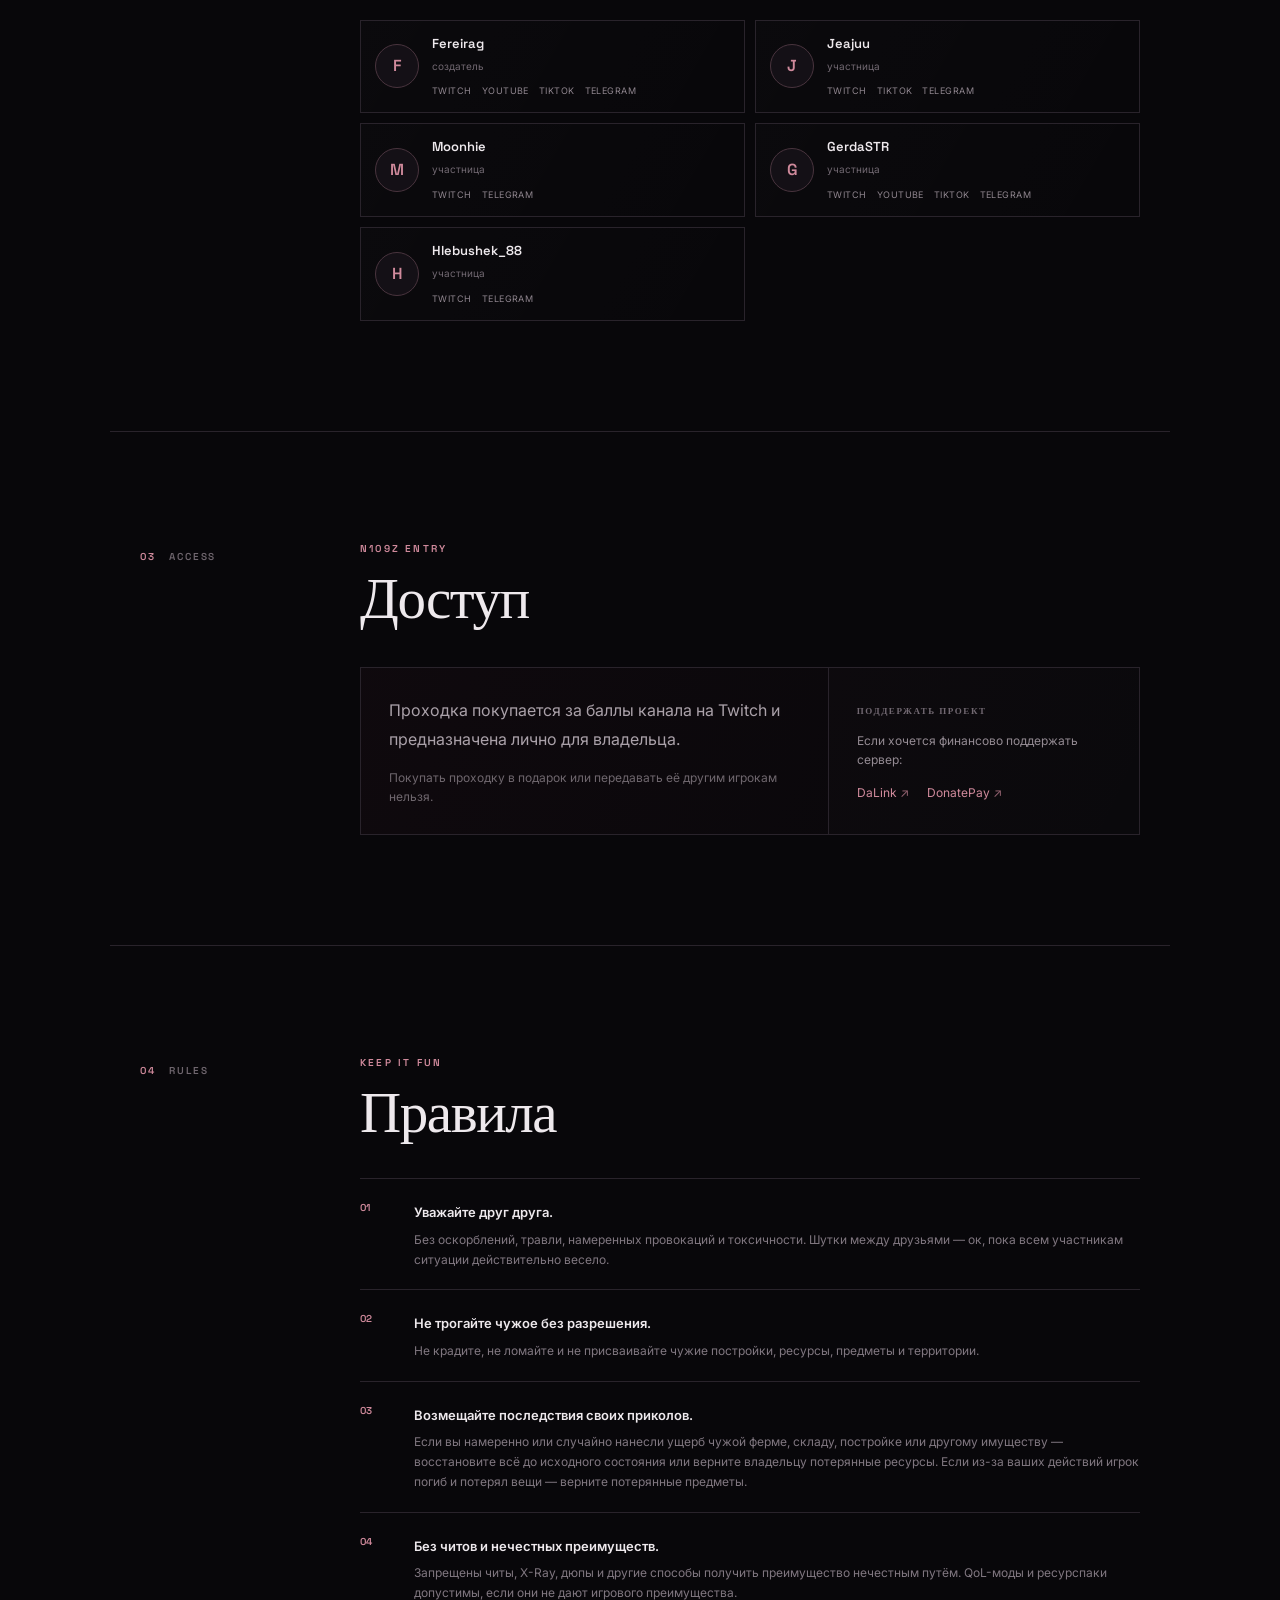
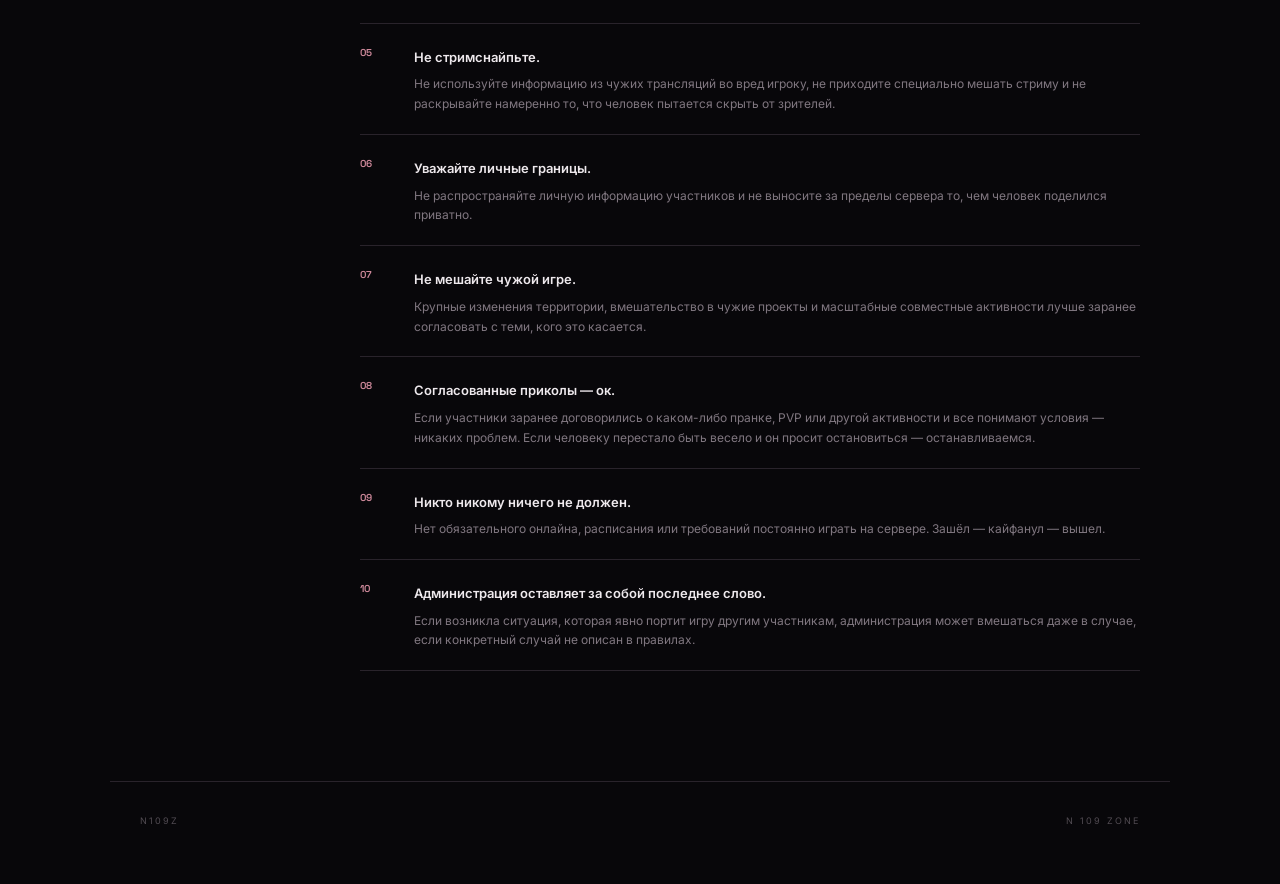
==== commit b1b4b86c: "Add files via upload" ====
--- a/index.html
+++ b/index.html
@@ -3,7 +3,7 @@
 <head>
   <meta charset="utf-8">
   <meta name="viewport" content="width=device-width, initial-scale=1">
-  <title>N109Z — N 109 Zone</title>
+  <title>N109Z</title>
   <meta name="description" content="N109Z — коммьюнити сервер стримерш.">
   <link rel="stylesheet" href="style.css">
 </head>
--- a/style.css
+++ b/style.css
@@ -80,6 +80,7 @@
 }
 .player:hover{border-color:var(--line2);background:#a83b5c08}
 .avatar{width:44px;height:44px;grid-row:1/3;border-radius:50%;display:grid;place-items:center;background:#141016;border:1px solid #49343e;color:var(--soft);font:600 16px "Space Grotesk"}
+.avatar span{display:flex;width:100%;height:100%;align-items:center;justify-content:center;line-height:1;text-align:center;}
 .player-info h3{margin:0;font:600 13px "Space Grotesk"}
 .player-info small{color:#716871;font-size:10px}
 .links{grid-column:2;display:flex;gap:10px;flex-wrap:wrap;margin-top:7px}
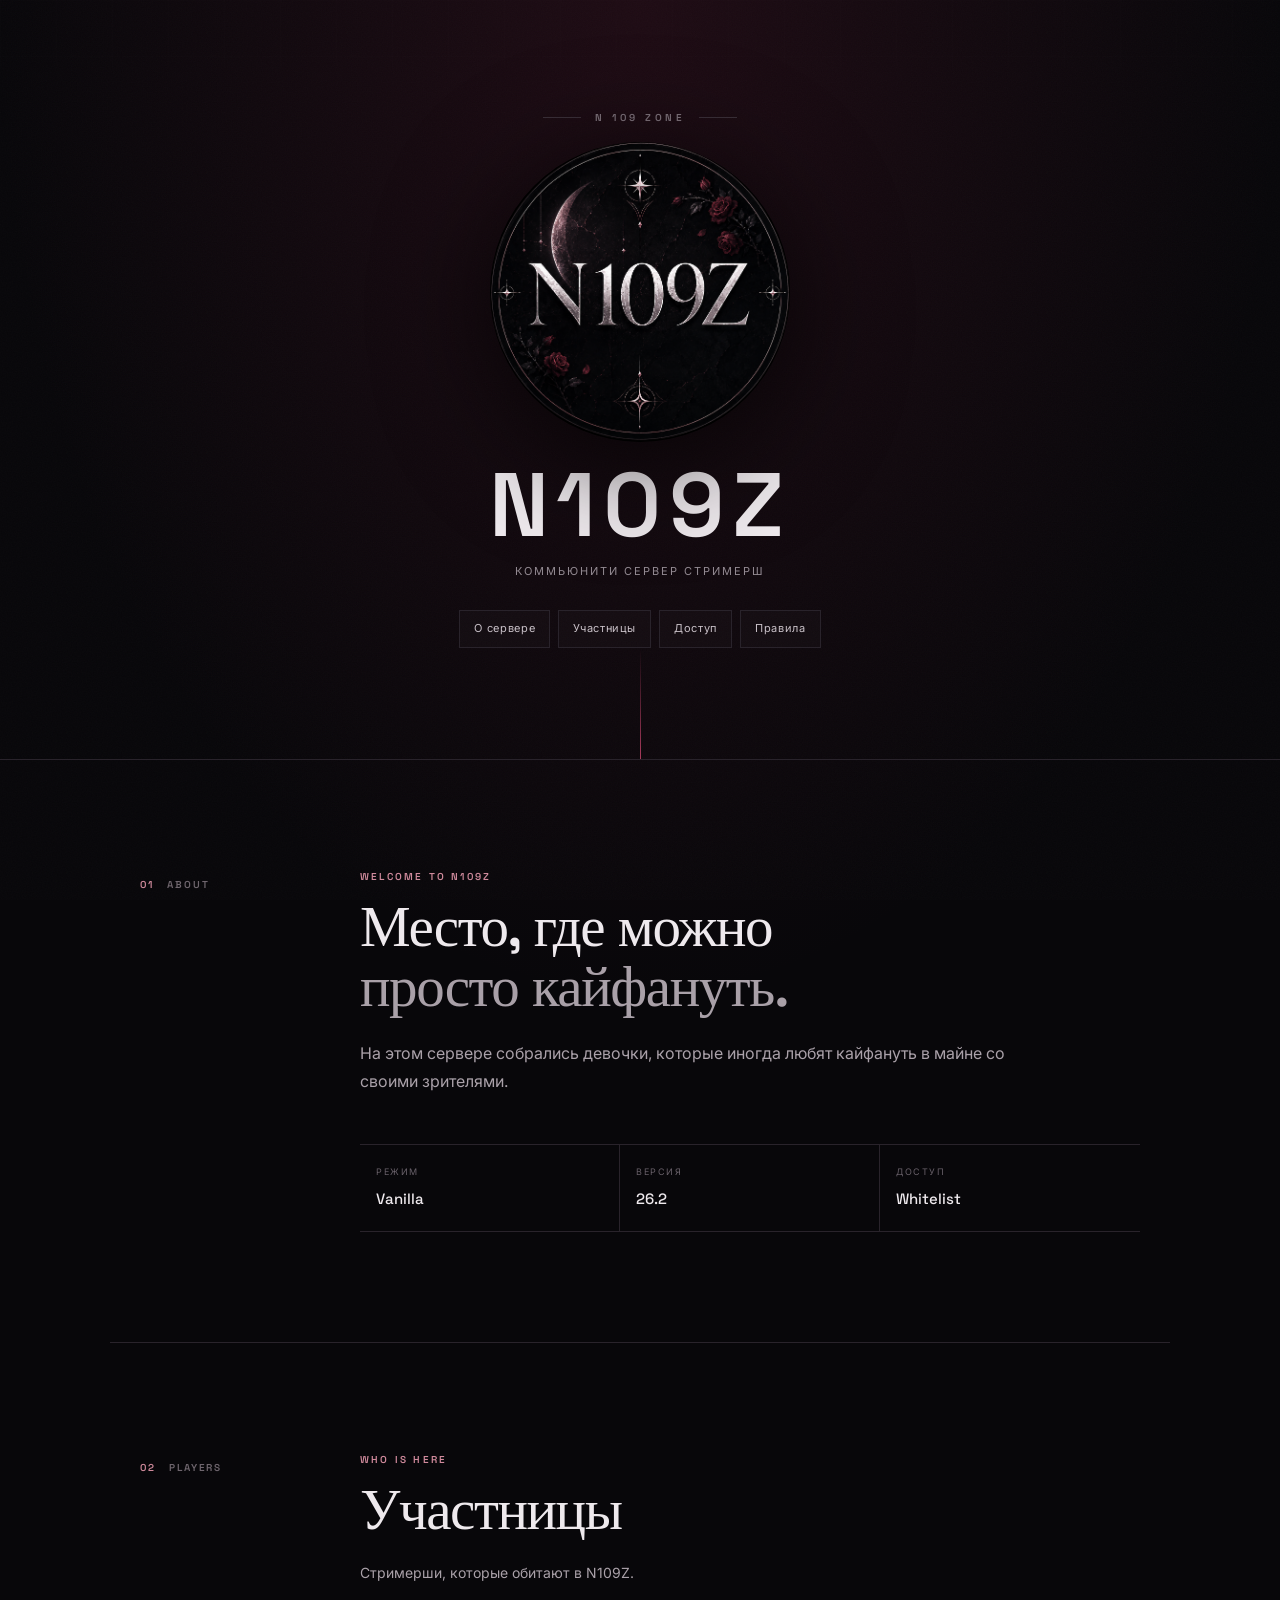
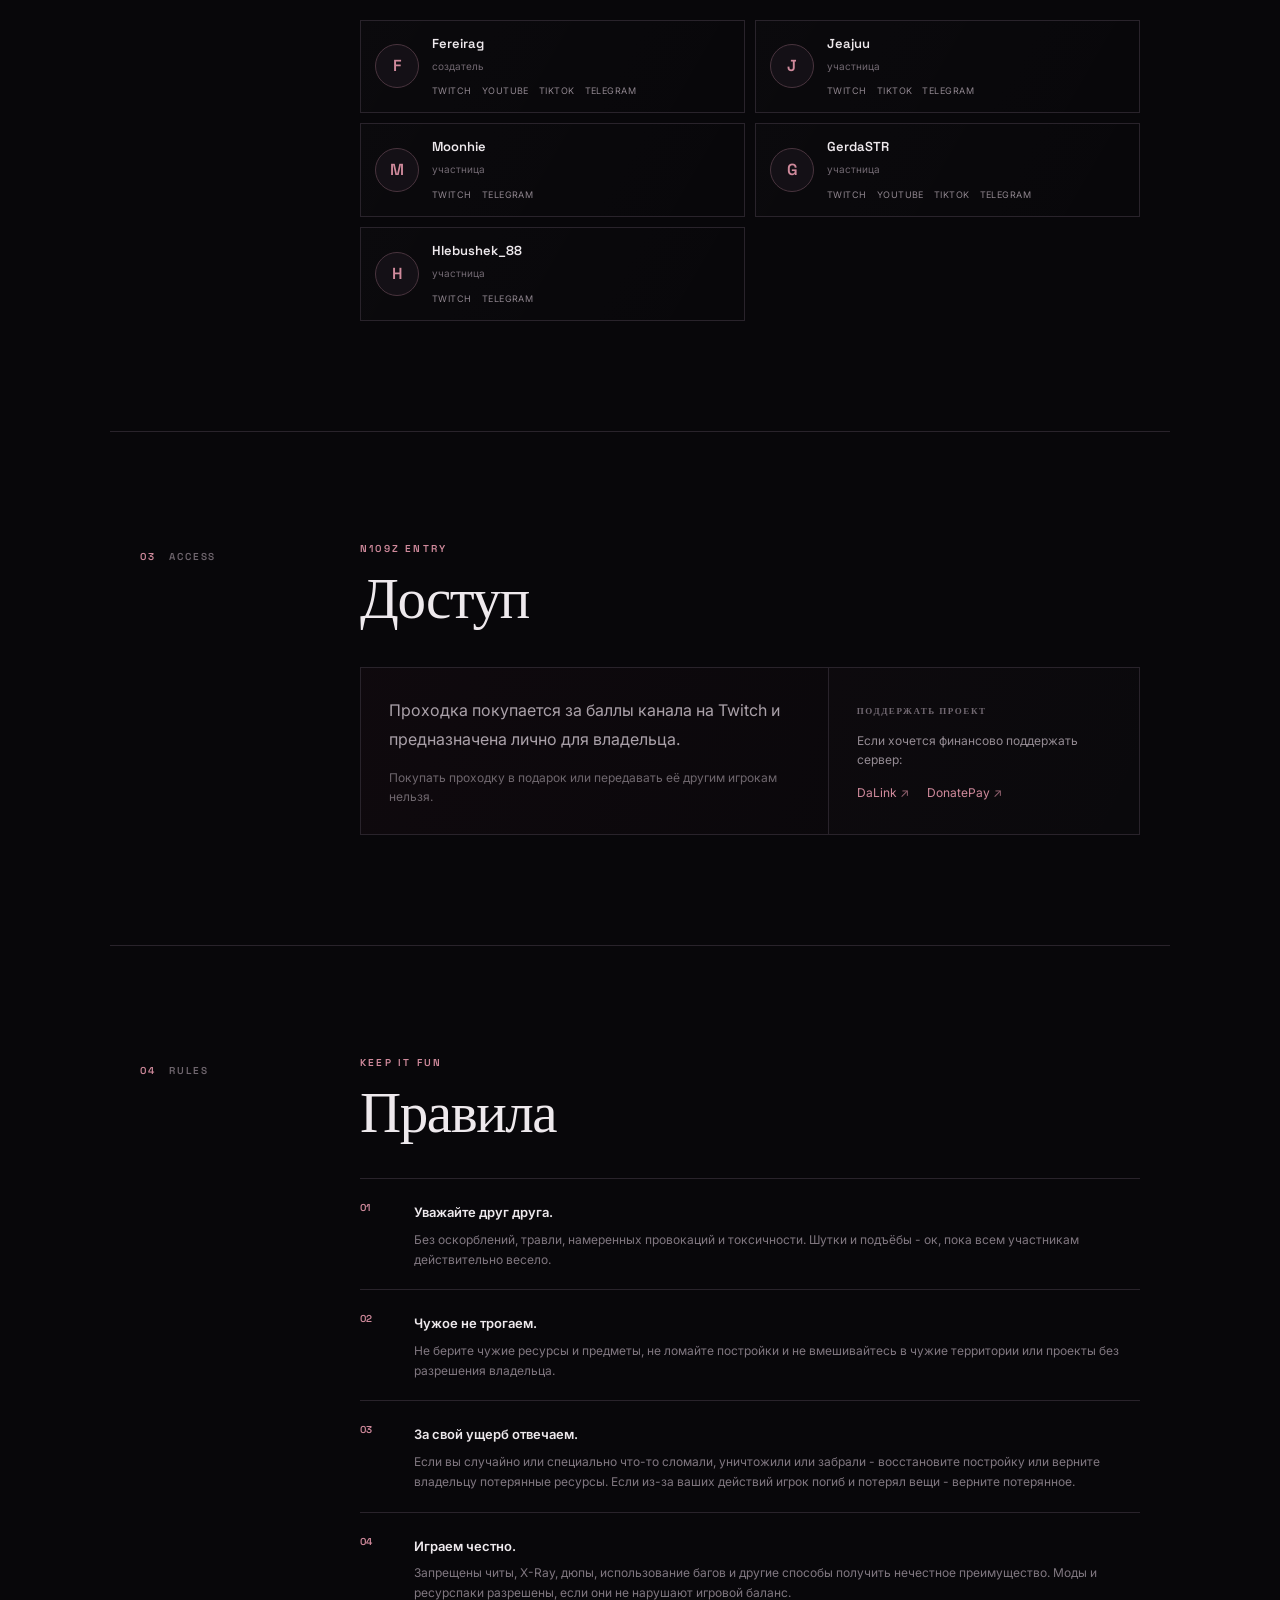
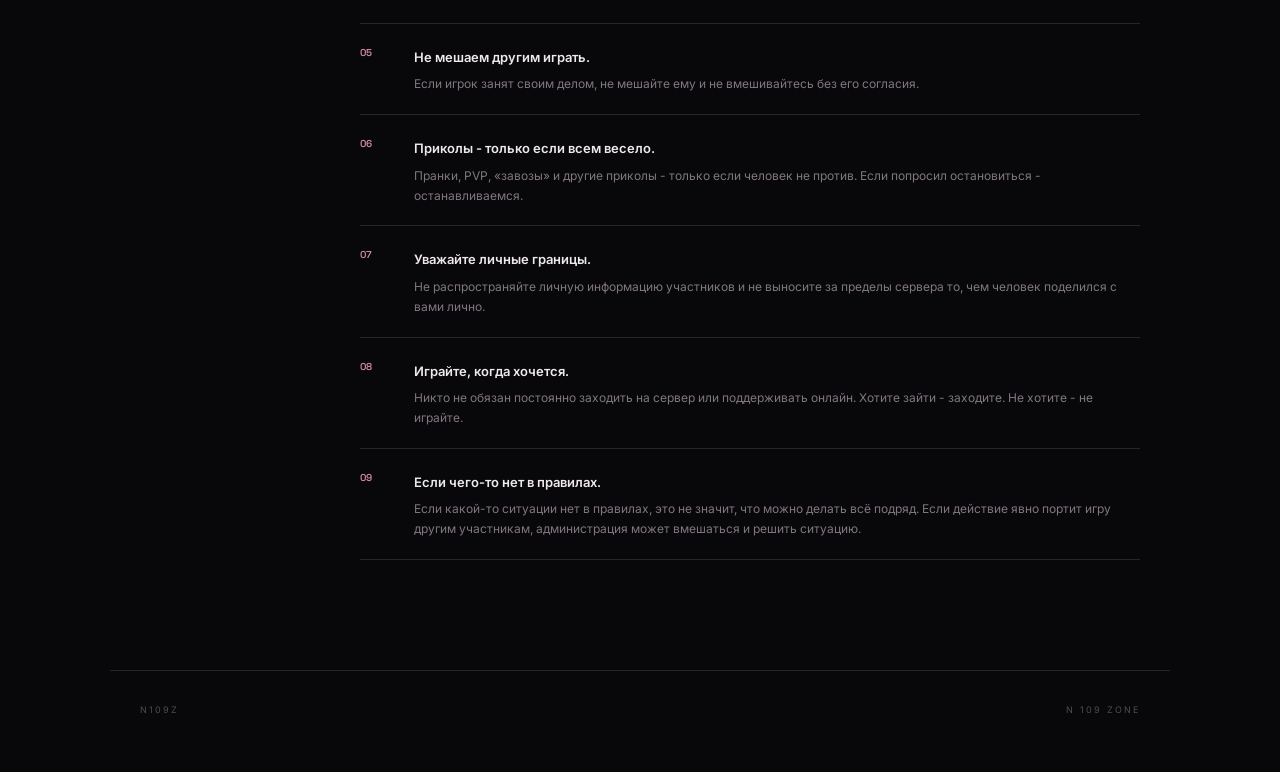
==== commit 3af944f7: "Add files via upload" ====
--- a/index.html
+++ b/index.html
@@ -136,16 +136,15 @@
         <p class="kicker">KEEP IT FUN</p>
         <h2>Правила</h2>
         <div class="rules">
-          <div class="rule"><b>01</b><div><strong>Уважайте друг друга.</strong><p>Без оскорблений, травли, намеренных провокаций и токсичности. Шутки между друзьями — ок, пока всем участникам ситуации действительно весело.</p></div></div>
-          <div class="rule"><b>02</b><div><strong>Не трогайте чужое без разрешения.</strong><p>Не крадите, не ломайте и не присваивайте чужие постройки, ресурсы, предметы и территории.</p></div></div>
-          <div class="rule"><b>03</b><div><strong>Возмещайте последствия своих приколов.</strong><p>Если вы намеренно или случайно нанесли ущерб чужой ферме, складу, постройке или другому имуществу — восстановите всё до исходного состояния или верните владельцу потерянные ресурсы. Если из-за ваших действий игрок погиб и потерял вещи — верните потерянные предметы.</p></div></div>
-          <div class="rule"><b>04</b><div><strong>Без читов и нечестных преимуществ.</strong><p>Запрещены читы, X-Ray, дюпы и другие способы получить преимущество нечестным путём. QoL-моды и ресурспаки допустимы, если они не дают игрового преимущества.</p></div></div>
-          <div class="rule"><b>05</b><div><strong>Не стримснайпьте.</strong><p>Не используйте информацию из чужих трансляций во вред игроку, не приходите специально мешать стриму и не раскрывайте намеренно то, что человек пытается скрыть от зрителей.</p></div></div>
-          <div class="rule"><b>06</b><div><strong>Уважайте личные границы.</strong><p>Не распространяйте личную информацию участников и не выносите за пределы сервера то, чем человек поделился приватно.</p></div></div>
-          <div class="rule"><b>07</b><div><strong>Не мешайте чужой игре.</strong><p>Крупные изменения территории, вмешательство в чужие проекты и масштабные совместные активности лучше заранее согласовать с теми, кого это касается.</p></div></div>
-          <div class="rule"><b>08</b><div><strong>Согласованные приколы — ок.</strong><p>Если участники заранее договорились о каком-либо пранке, PVP или другой активности и все понимают условия — никаких проблем. Если человеку перестало быть весело и он просит остановиться — останавливаемся.</p></div></div>
-          <div class="rule"><b>09</b><div><strong>Никто никому ничего не должен.</strong><p>Нет обязательного онлайна, расписания или требований постоянно играть на сервере. Зашёл — кайфанул — вышел.</p></div></div>
-          <div class="rule"><b>10</b><div><strong>Администрация оставляет за собой последнее слово.</strong><p>Если возникла ситуация, которая явно портит игру другим участникам, администрация может вмешаться даже в случае, если конкретный случай не описан в правилах.</p></div></div>
+          <div class="rule"><b>01</b><div><strong>Уважайте друг друга.</strong><p>Без оскорблений, травли, намеренных провокаций и токсичности. Шутки и подъёбы - ок, пока всем участникам действительно весело.</p></div></div>
+          <div class="rule"><b>02</b><div><strong>Чужое не трогаем.</strong><p>Не берите чужие ресурсы и предметы, не ломайте постройки и не вмешивайтесь в чужие территории или проекты без разрешения владельца.</p></div></div>
+          <div class="rule"><b>03</b><div><strong>За свой ущерб отвечаем.</strong><p>Если вы случайно или специально что-то сломали, уничтожили или забрали - восстановите постройку или верните владельцу потерянные ресурсы. Если из-за ваших действий игрок погиб и потерял вещи - верните потерянное.</p></div></div>
+          <div class="rule"><b>04</b><div><strong>Играем честно.</strong><p>Запрещены читы, X-Ray, дюпы, использование багов и другие способы получить нечестное преимущество. Моды и ресурспаки разрешены, если они не нарушают игровой баланс.</p></div></div>
+          <div class="rule"><b>05</b><div><strong>Не мешаем другим играть.</strong><p>Если игрок занят своим делом, не мешайте ему и не вмешивайтесь без его согласия.</p></div></div>
+          <div class="rule"><b>06</b><div><strong>Приколы - только если всем весело.</strong><p>Пранки, PVP, «завозы» и другие приколы - только если человек не против. Если попросил остановиться - останавливаемся.</p></div></div>
+          <div class="rule"><b>07</b><div><strong>Уважайте личные границы.</strong><p>Не распространяйте личную информацию участников и не выносите за пределы сервера то, чем человек поделился с вами лично.</p></div></div>
+          <div class="rule"><b>08</b><div><strong>Играйте, когда хочется.</strong><p>Никто не обязан постоянно заходить на сервер или поддерживать онлайн. Хотите зайти - заходите. Не хотите - не играйте.</p></div></div>
+          <div class="rule"><b>09</b><div><strong>Если чего-то нет в правилах.</strong><p>Если какой-то ситуации нет в правилах, это не значит, что можно делать всё подряд. Если действие явно портит игру другим участникам, администрация может вмешаться и решить ситуацию.</p></div></div>
         </div>
       </div>
     </section>
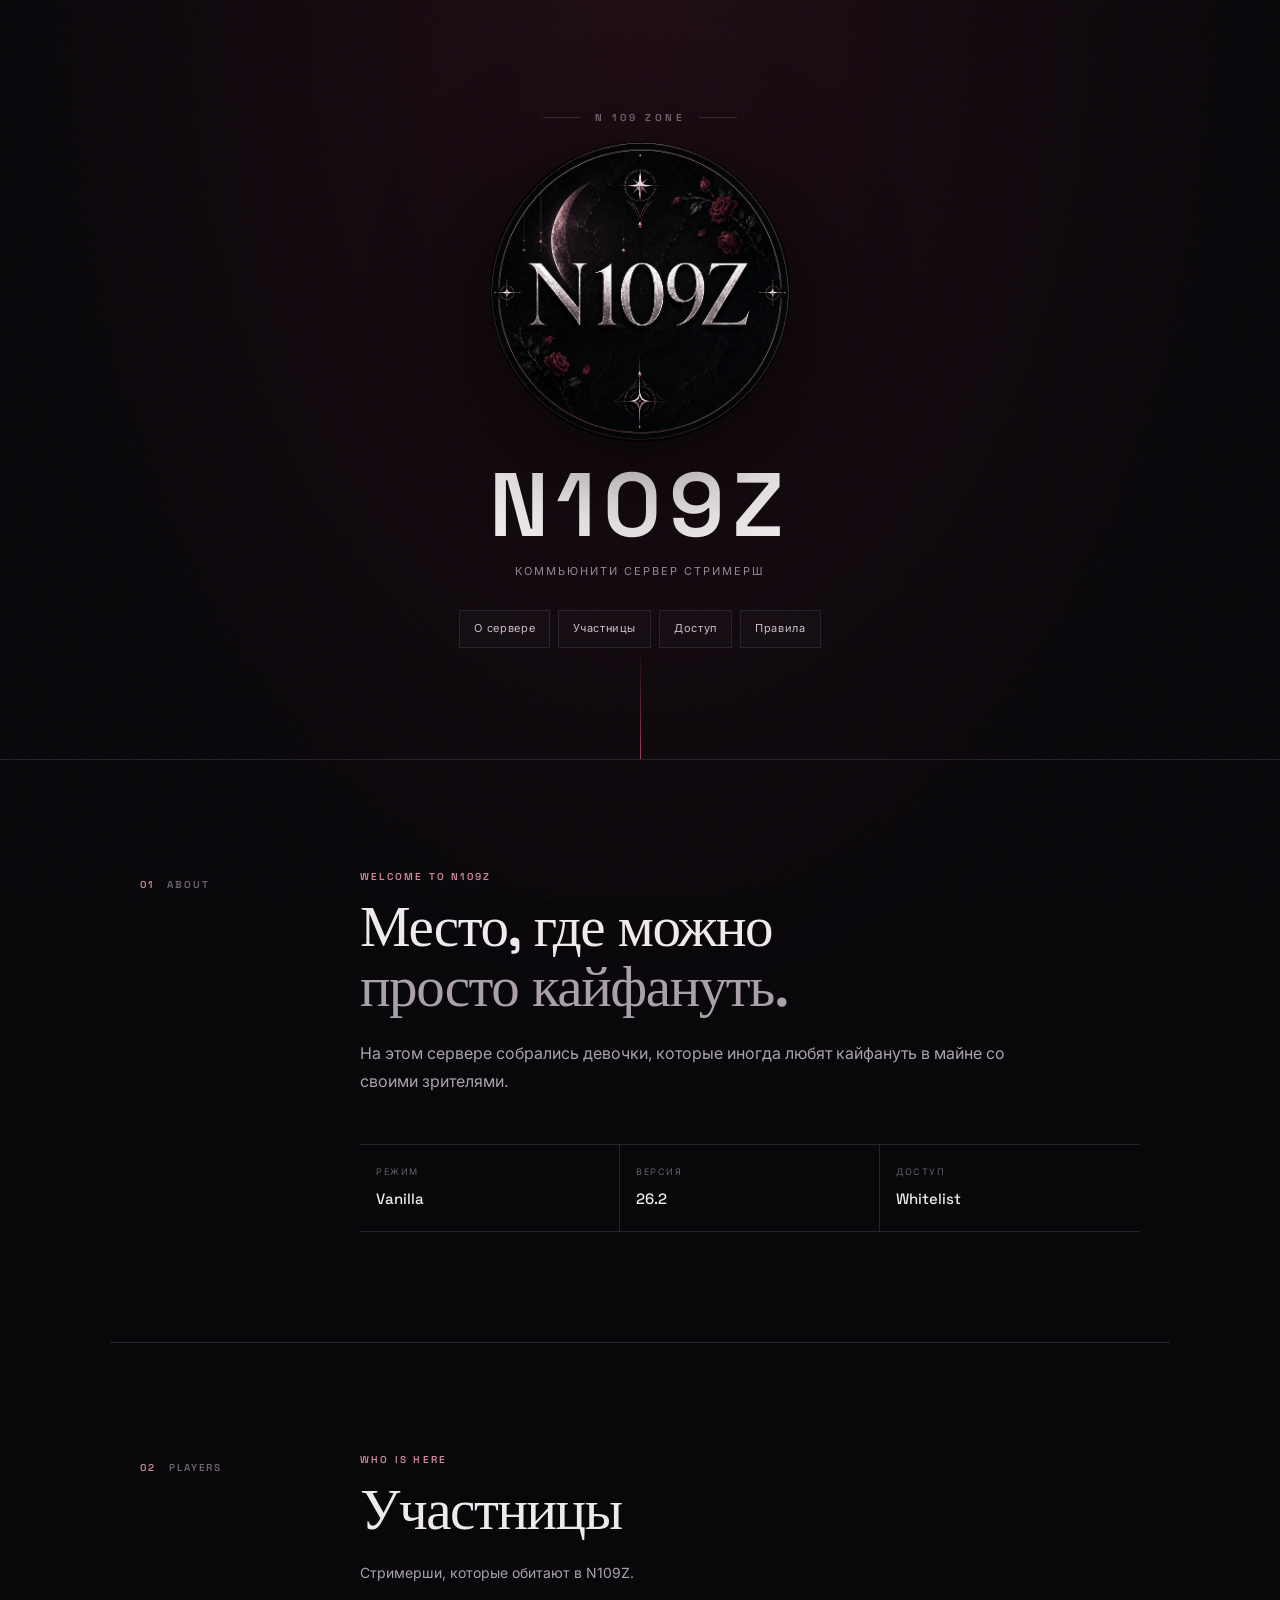
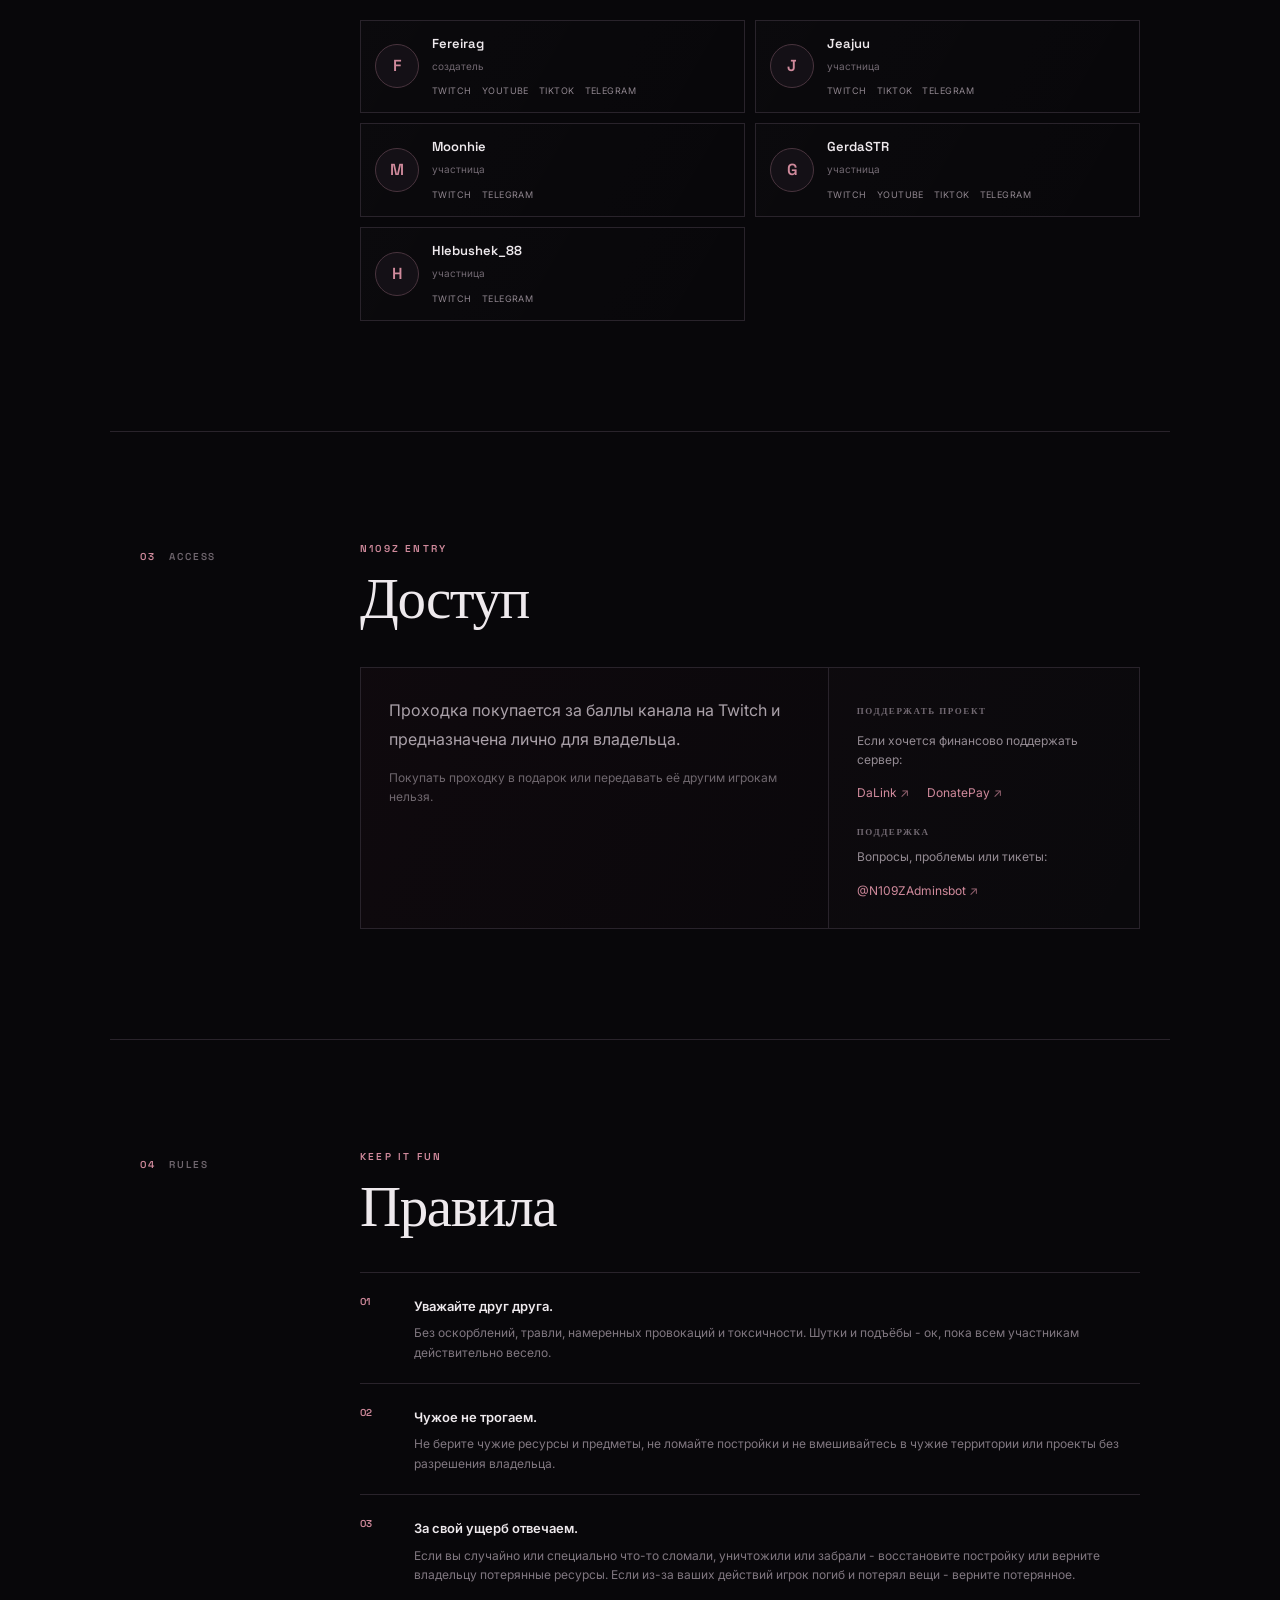
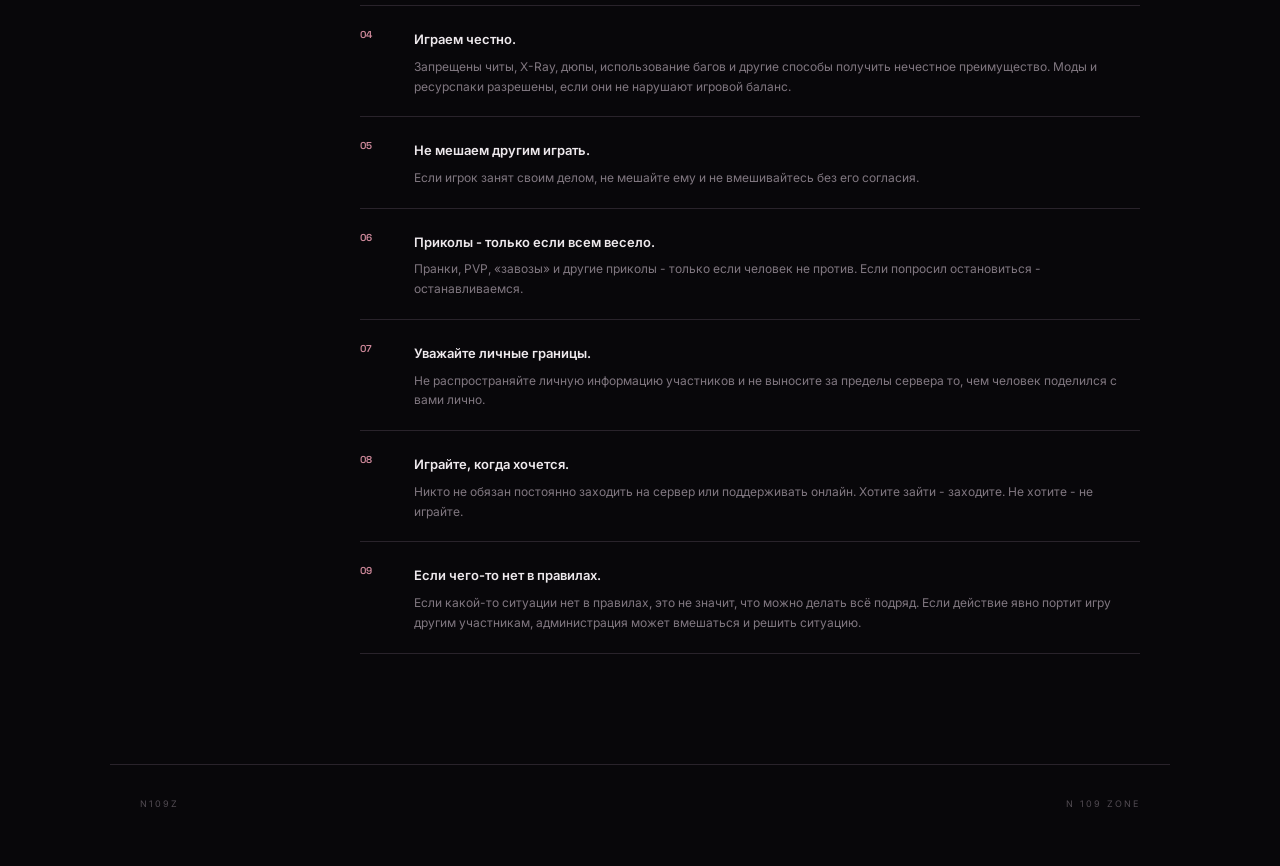
==== commit 127b6726: "Add files via upload" ====
--- a/index.html
+++ b/index.html
@@ -125,6 +125,11 @@
               <a href="https://dalink.to/fereirag" target="_blank" rel="noopener">DaLink <span>↗</span></a>
               <a href="https://new.donatepay.ru/@Fereirag" target="_blank" rel="noopener">DonatePay <span>↗</span></a>
             </div>
+            <small style="display:block;margin-top:24px;">ПОДДЕРЖКА</small>
+            <p>Вопросы, проблемы или тикеты:</p>
+            <div class="support-links">
+              <a href="https://t.me/N109ZAdminsbot" target="_blank" rel="noopener">@N109ZAdminsbot <span>↗</span></a>
+            </div>
           </div>
         </div>
       </div>
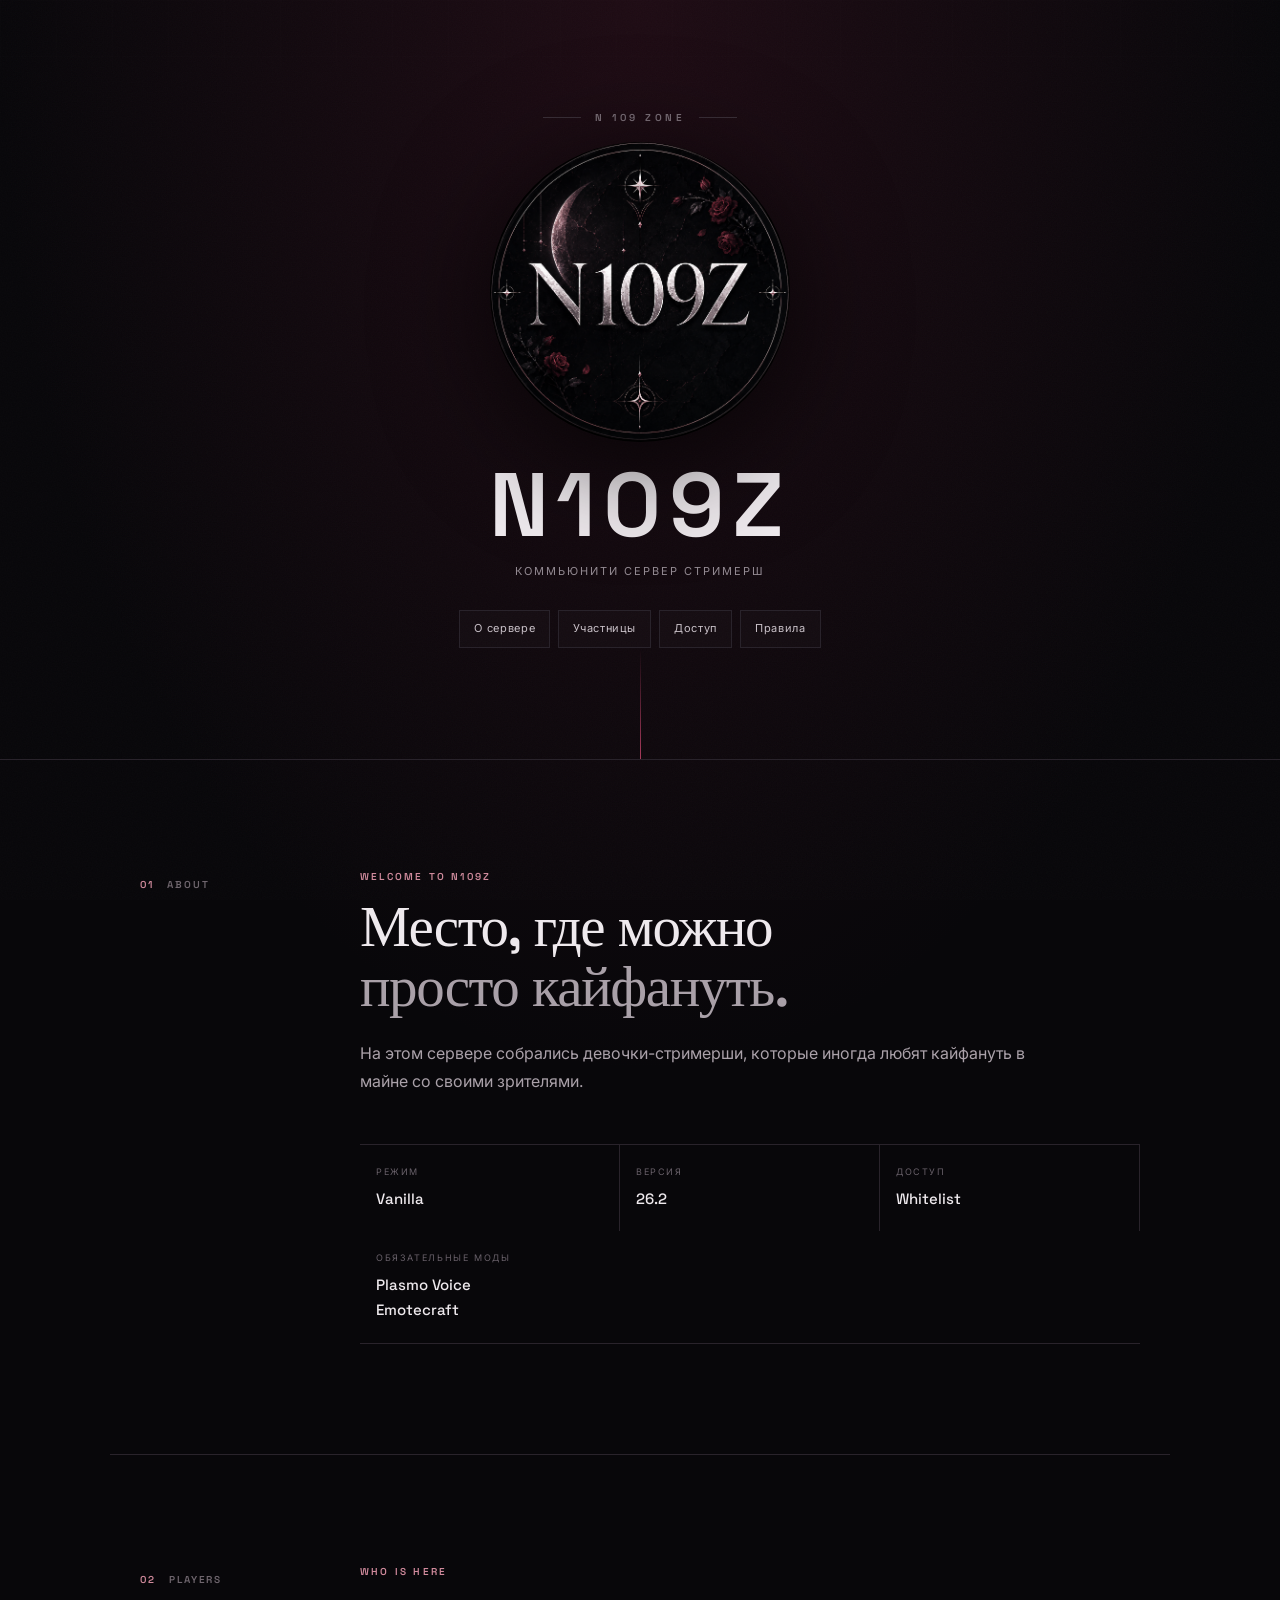
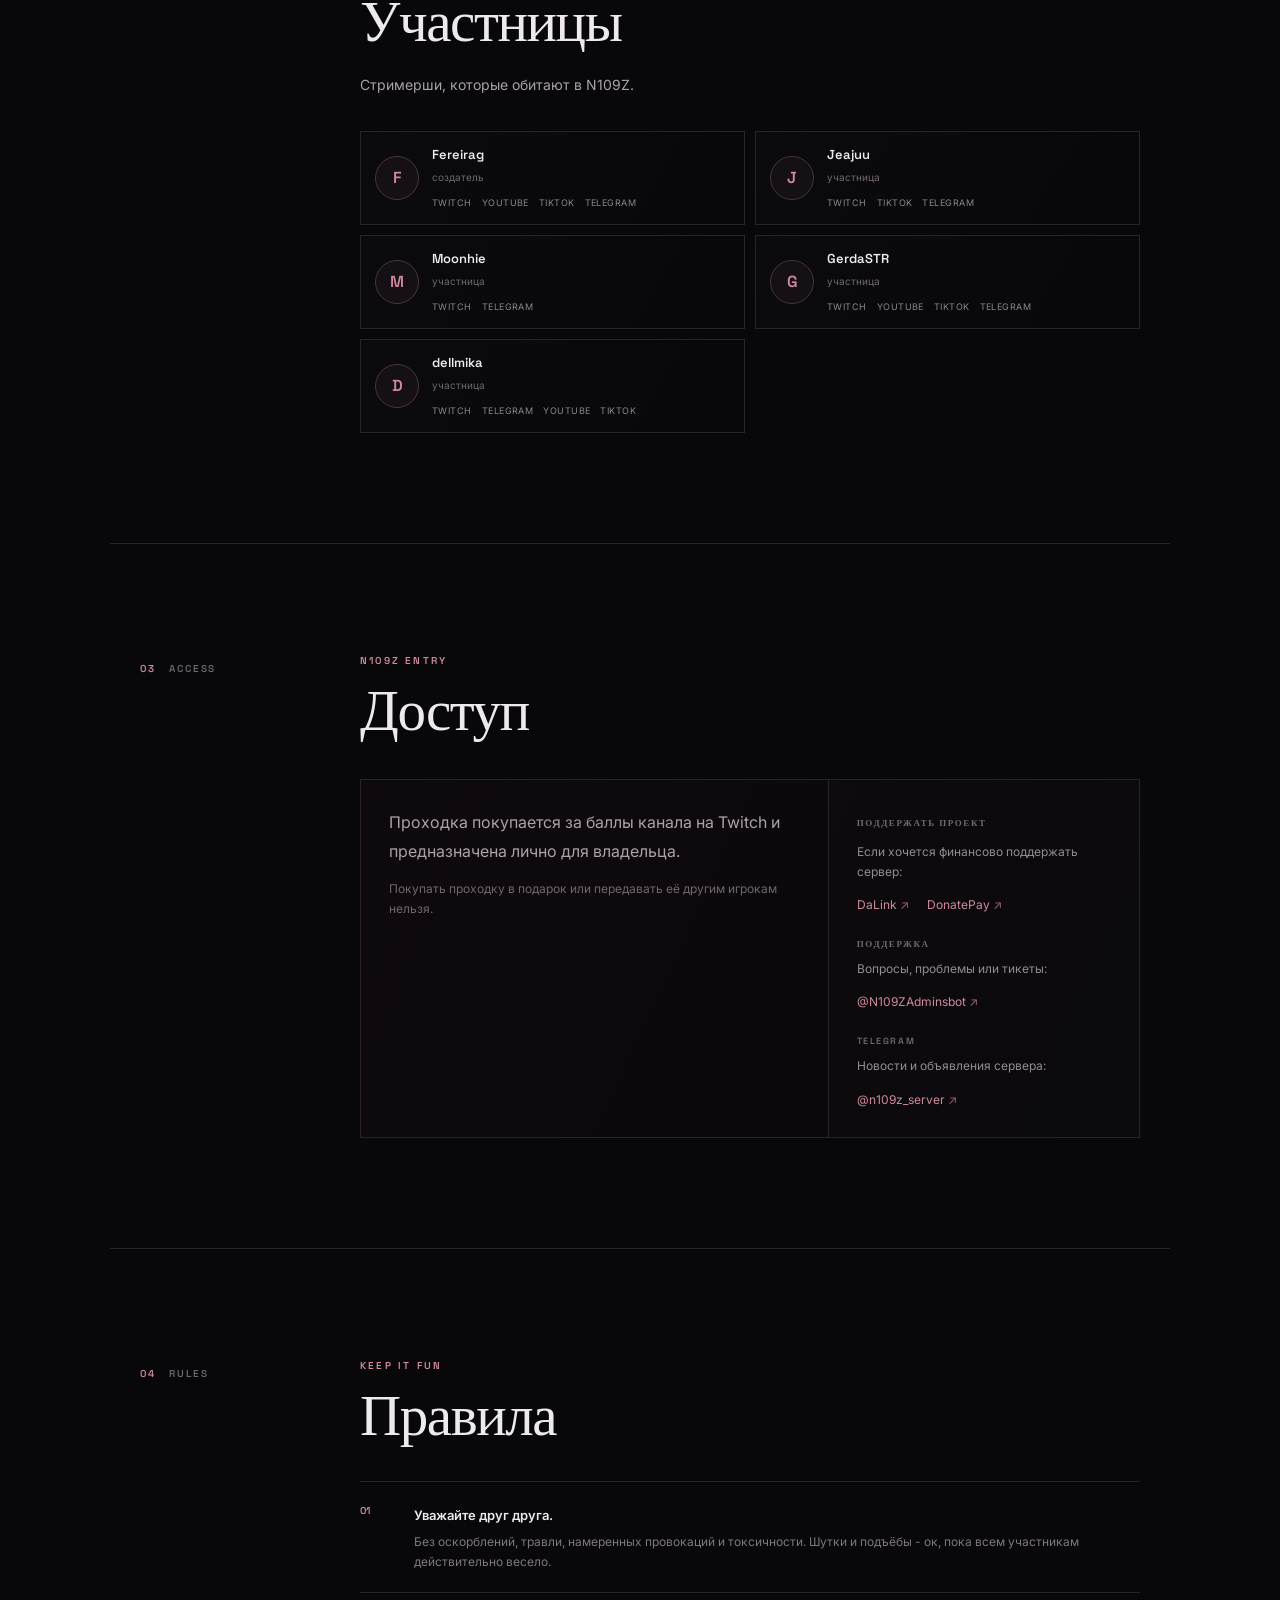
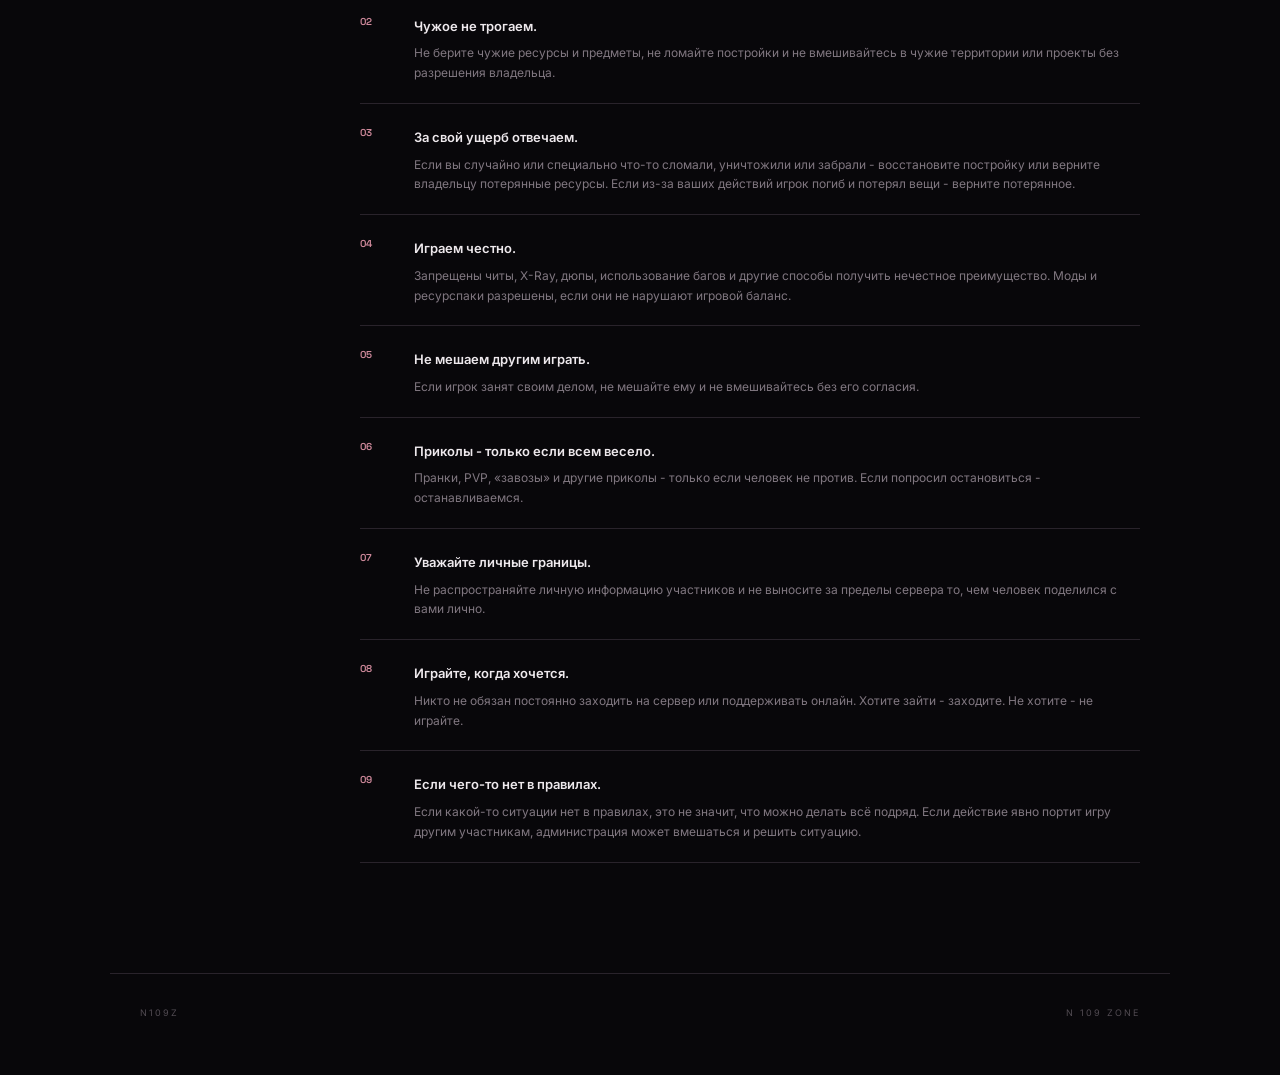
==== commit f7f68cf3: "Add files via upload" ====
--- a/index.html
+++ b/index.html
@@ -36,12 +36,13 @@
       <div class="section-body">
         <p class="kicker">WELCOME TO N109Z</p>
         <h2>Место, где можно<br><em>просто кайфануть.</em></h2>
-        <p class="lead">На этом сервере собрались девочки, которые иногда любят кайфануть в майне со своими зрителями.</p>
+        <p class="lead">На этом сервере собрались девочки-стримерши, которые иногда любят кайфануть в майне со своими зрителями.</p>
 
         <div class="facts">
           <div><small>РЕЖИМ</small><strong>Vanilla</strong></div>
           <div><small>ВЕРСИЯ</small><strong>26.2</strong></div>
           <div><small>ДОСТУП</small><strong>Whitelist</strong></div>
+          <div><small>ОБЯЗАТЕЛЬНЫЕ МОДЫ</small><strong>Plasmo Voice<br>Emotecraft</strong></div>
         </div>
       </div>
     </section>
@@ -97,11 +98,13 @@
 
 
           <article class="player">
-            <div class="avatar"><span>H</span></div>
-            <div class="player-info"><h3>Hlebushek_88</h3><small>участница</small></div>
+            <div class="avatar"><span>D</span></div>
+            <div class="player-info"><h3>dellmika</h3><small>участница</small></div>
             <div class="links">
-              <a href="https://www.twitch.tv/hlebushek_88" target="_blank" rel="noopener">Twitch</a>
-              <a href="https://t.me/+lnAV3Qw2bgcyMjA0" target="_blank" rel="noopener">Telegram</a>
+              <a href="https://www.twitch.tv/dellmika" target="_blank" rel="noopener">Twitch</a>
+              <a href="https://t.me/dellmikaa" target="_blank" rel="noopener">Telegram</a>
+              <a href="https://www.youtube.com/@dellmikats" target="_blank" rel="noopener">YouTube</a>
+              <a href="https://www.tiktok.com/@dellmika" target="_blank" rel="noopener">TikTok</a>
             </div>
           </article>
         </div>
@@ -129,6 +132,11 @@
             <p>Вопросы, проблемы или тикеты:</p>
             <div class="support-links">
               <a href="https://t.me/N109ZAdminsbot" target="_blank" rel="noopener">@N109ZAdminsbot <span>↗</span></a>
+            </div>
+            <small style="display:block;margin-top:24px;">TELEGRAM</small>
+            <p>Новости и объявления сервера:</p>
+            <div class="support-links">
+              <a href="https://t.me/n109z_server" target="_blank" rel="noopener">@n109z_server <span>↗</span></a>
             </div>
           </div>
         </div>
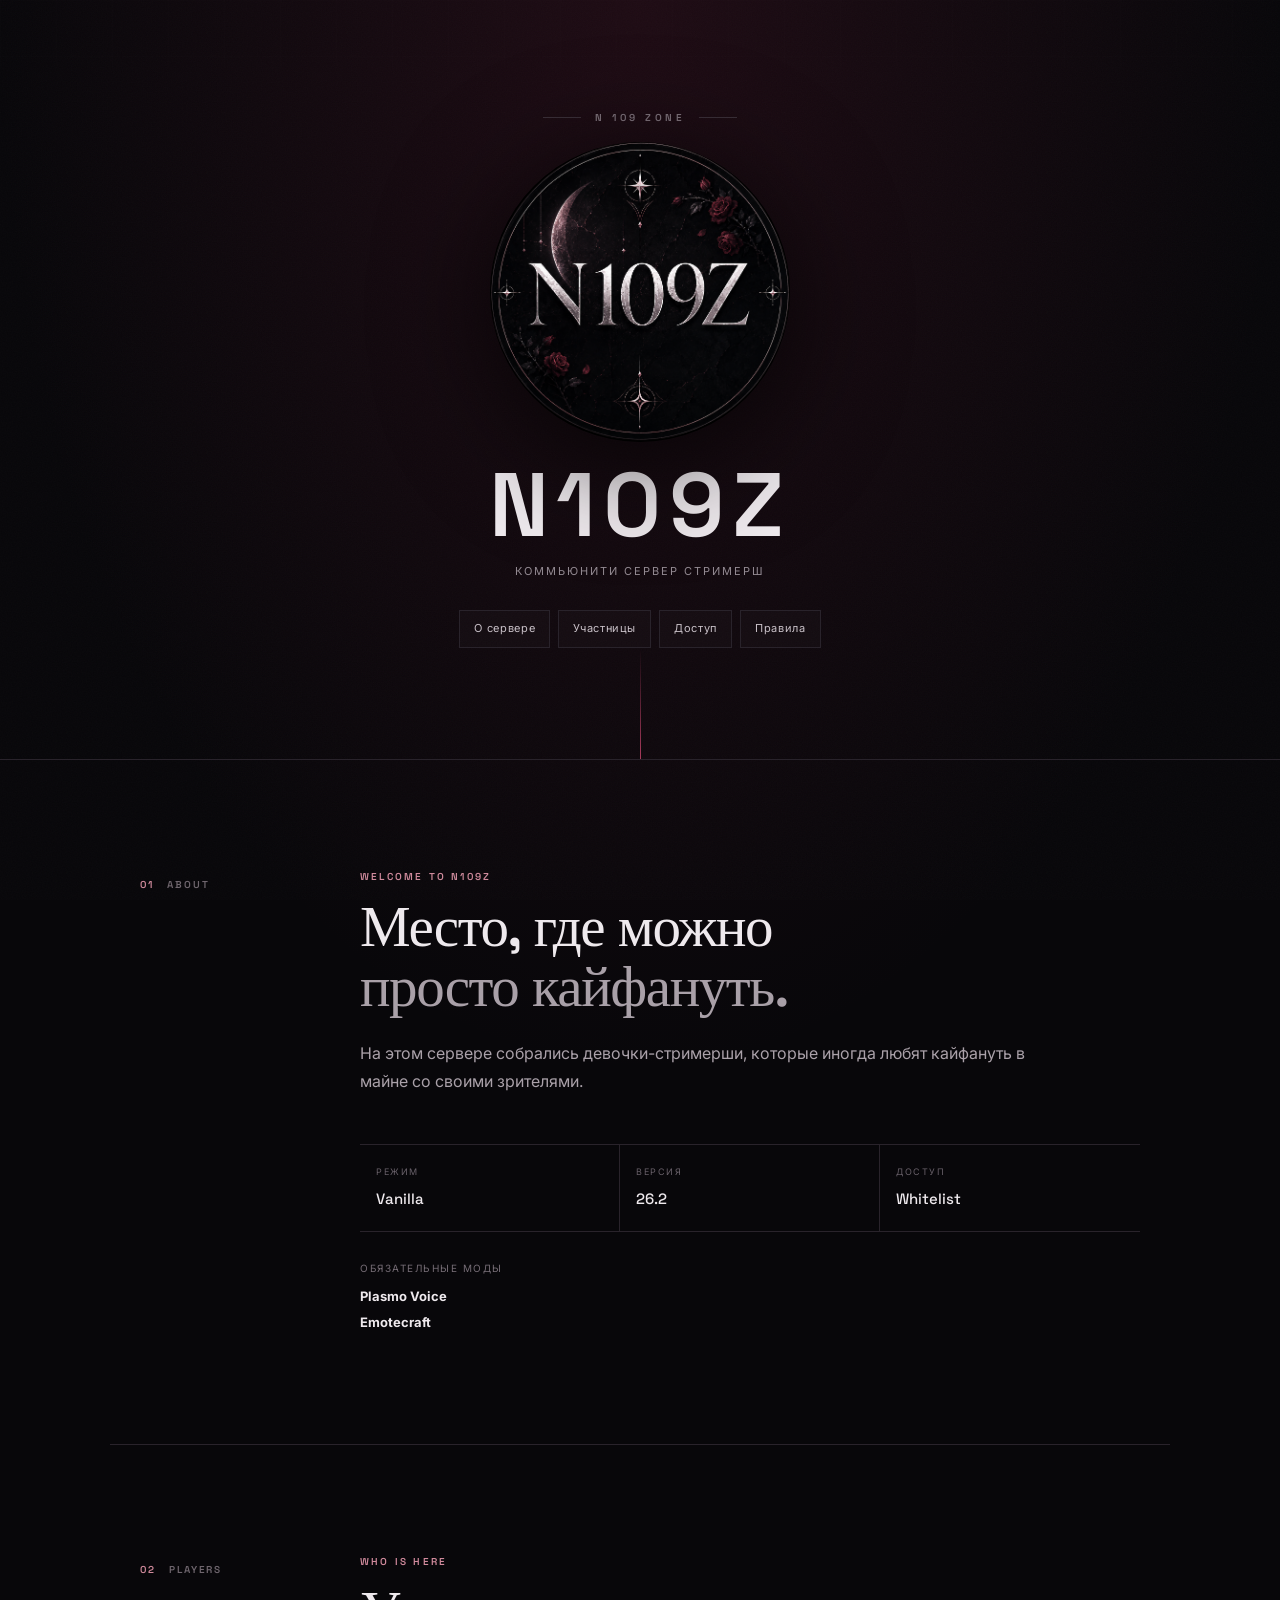
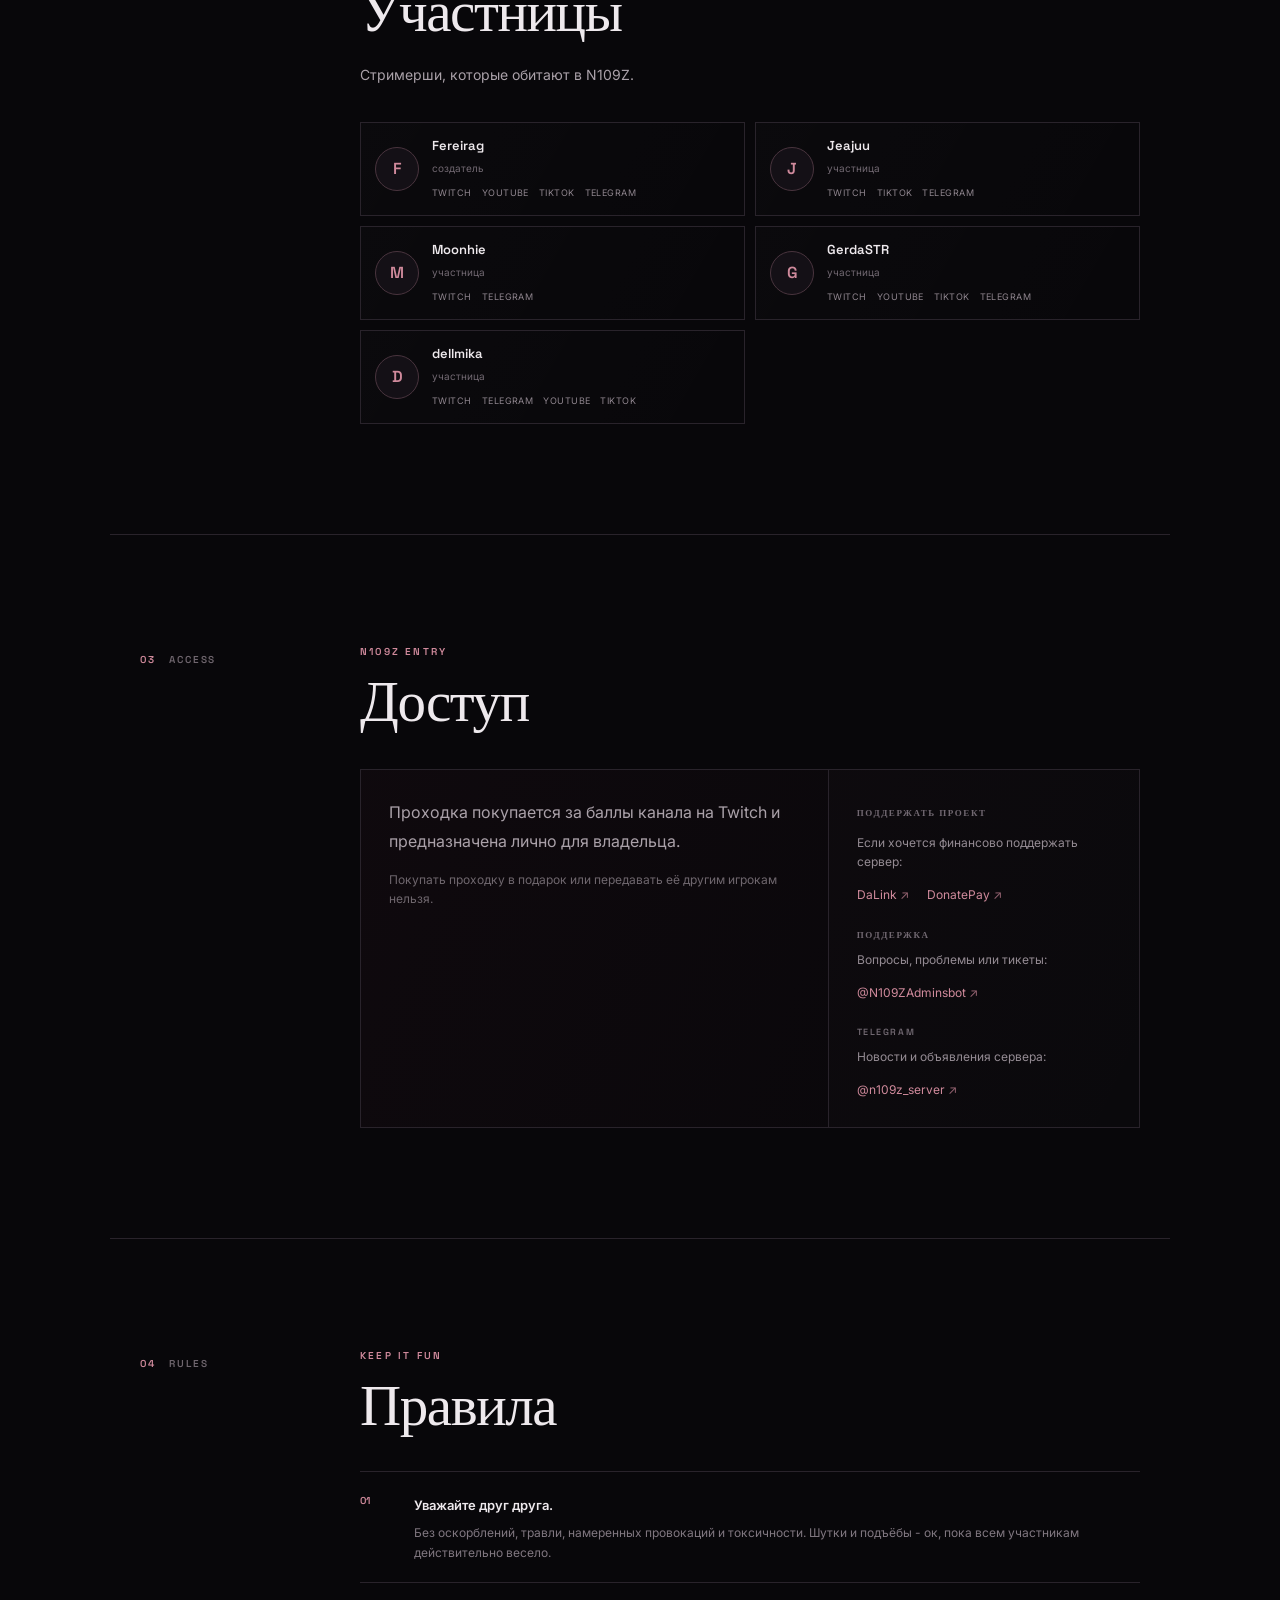
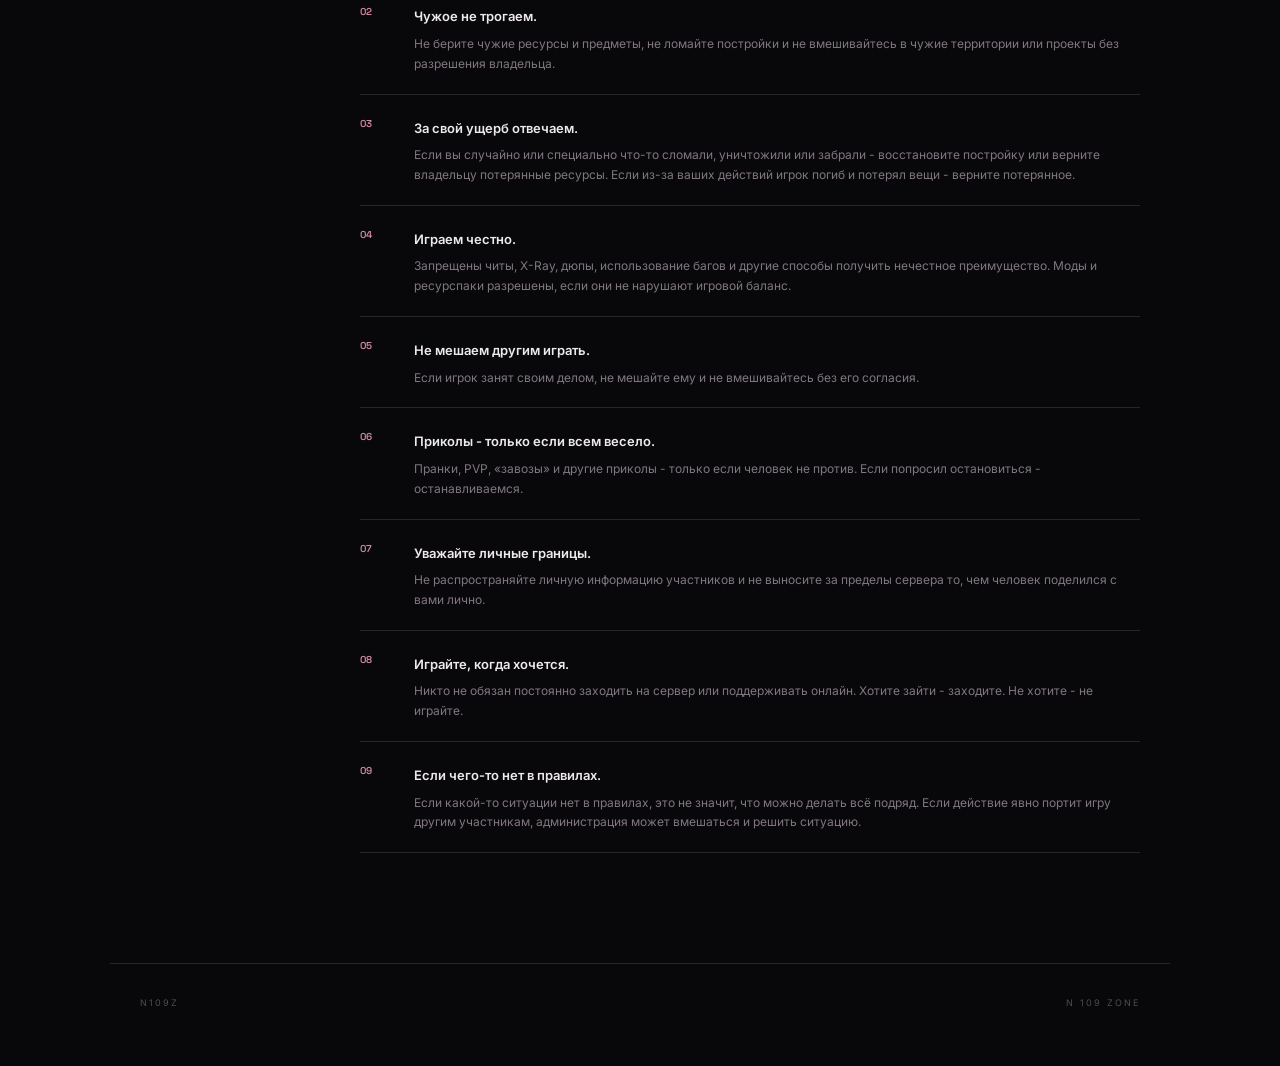
==== commit c8e57538: "Add files via upload" ====
--- a/index.html
+++ b/index.html
@@ -42,7 +42,10 @@
           <div><small>РЕЖИМ</small><strong>Vanilla</strong></div>
           <div><small>ВЕРСИЯ</small><strong>26.2</strong></div>
           <div><small>ДОСТУП</small><strong>Whitelist</strong></div>
-          <div><small>ОБЯЗАТЕЛЬНЫЕ МОДЫ</small><strong>Plasmo Voice<br>Emotecraft</strong></div>
+        </div>
+        <div style="margin-top:28px;">
+          <small style="display:block;color:#756c75;font-size:10px;letter-spacing:.15em;margin-bottom:7px;">ОБЯЗАТЕЛЬНЫЕ МОДЫ</small>
+          <strong style="font-size:13px;">Plasmo Voice<br>Emotecraft</strong>
         </div>
       </div>
     </section>
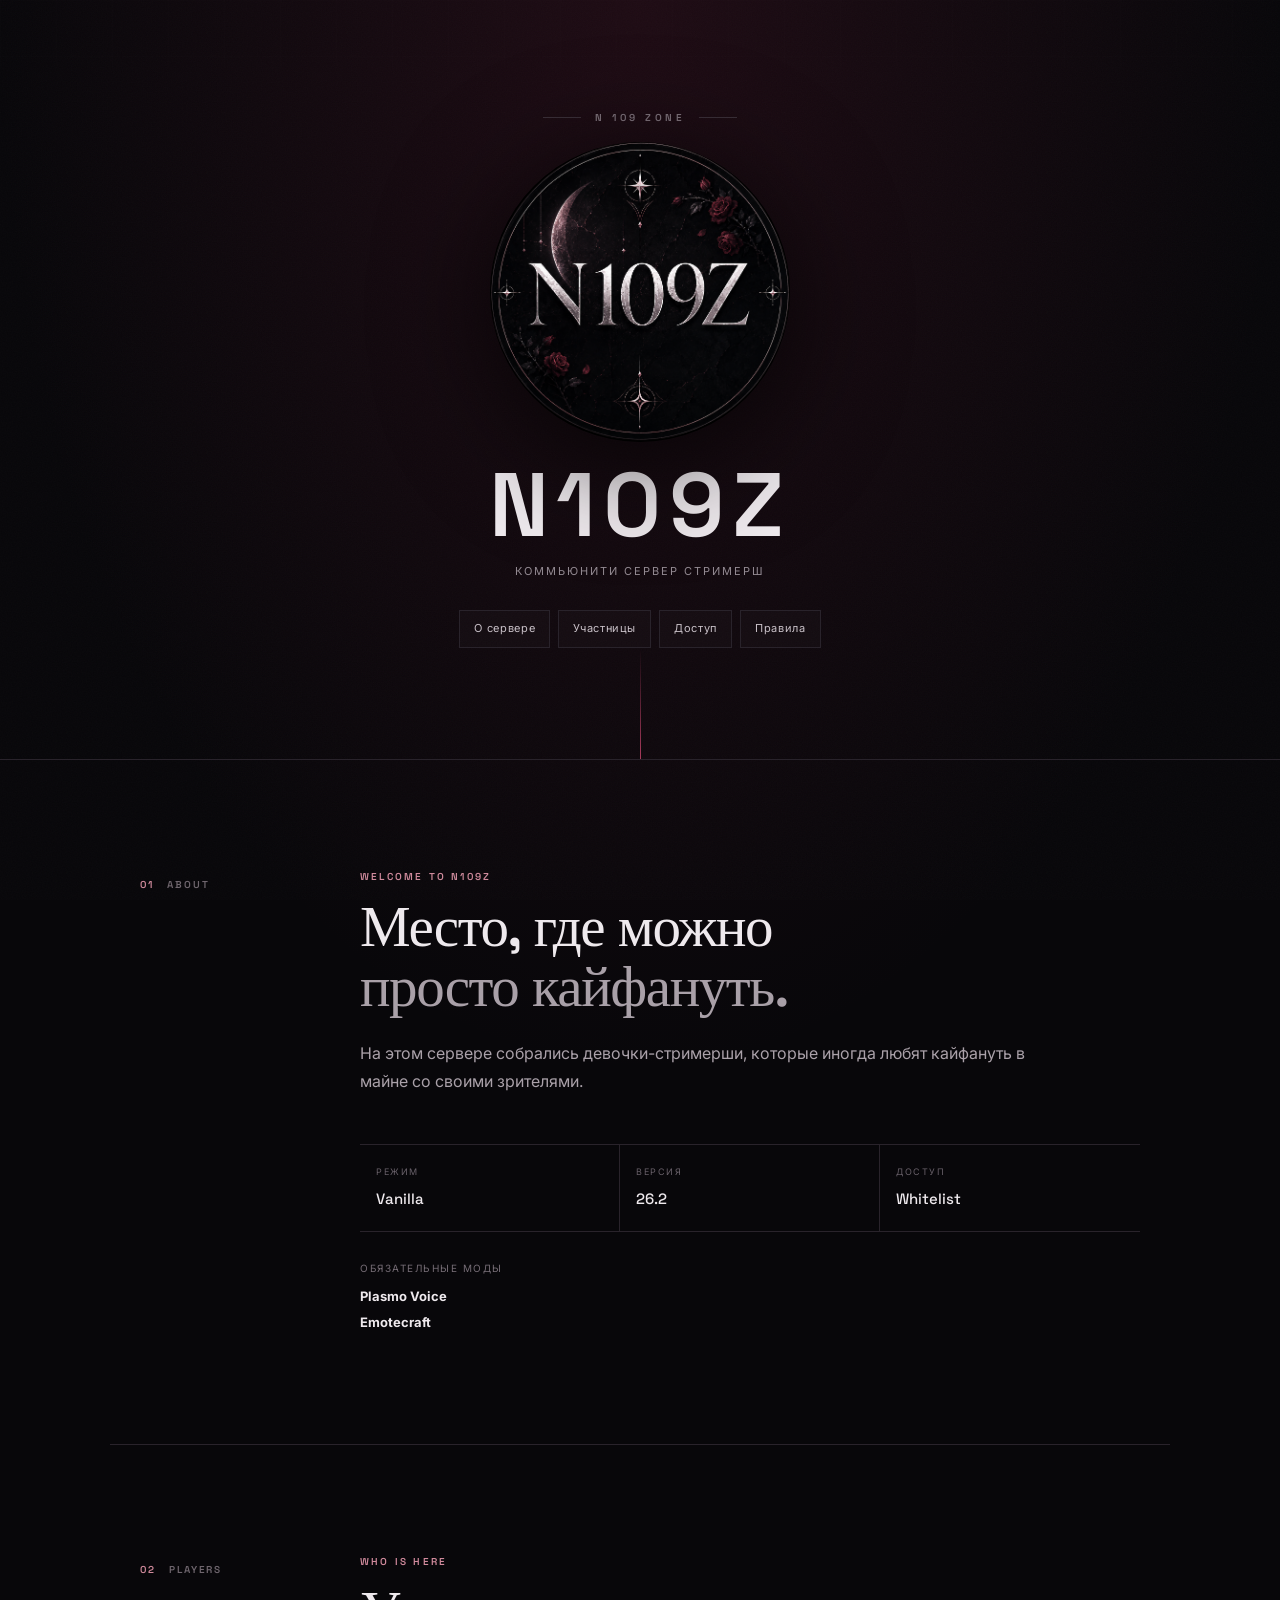
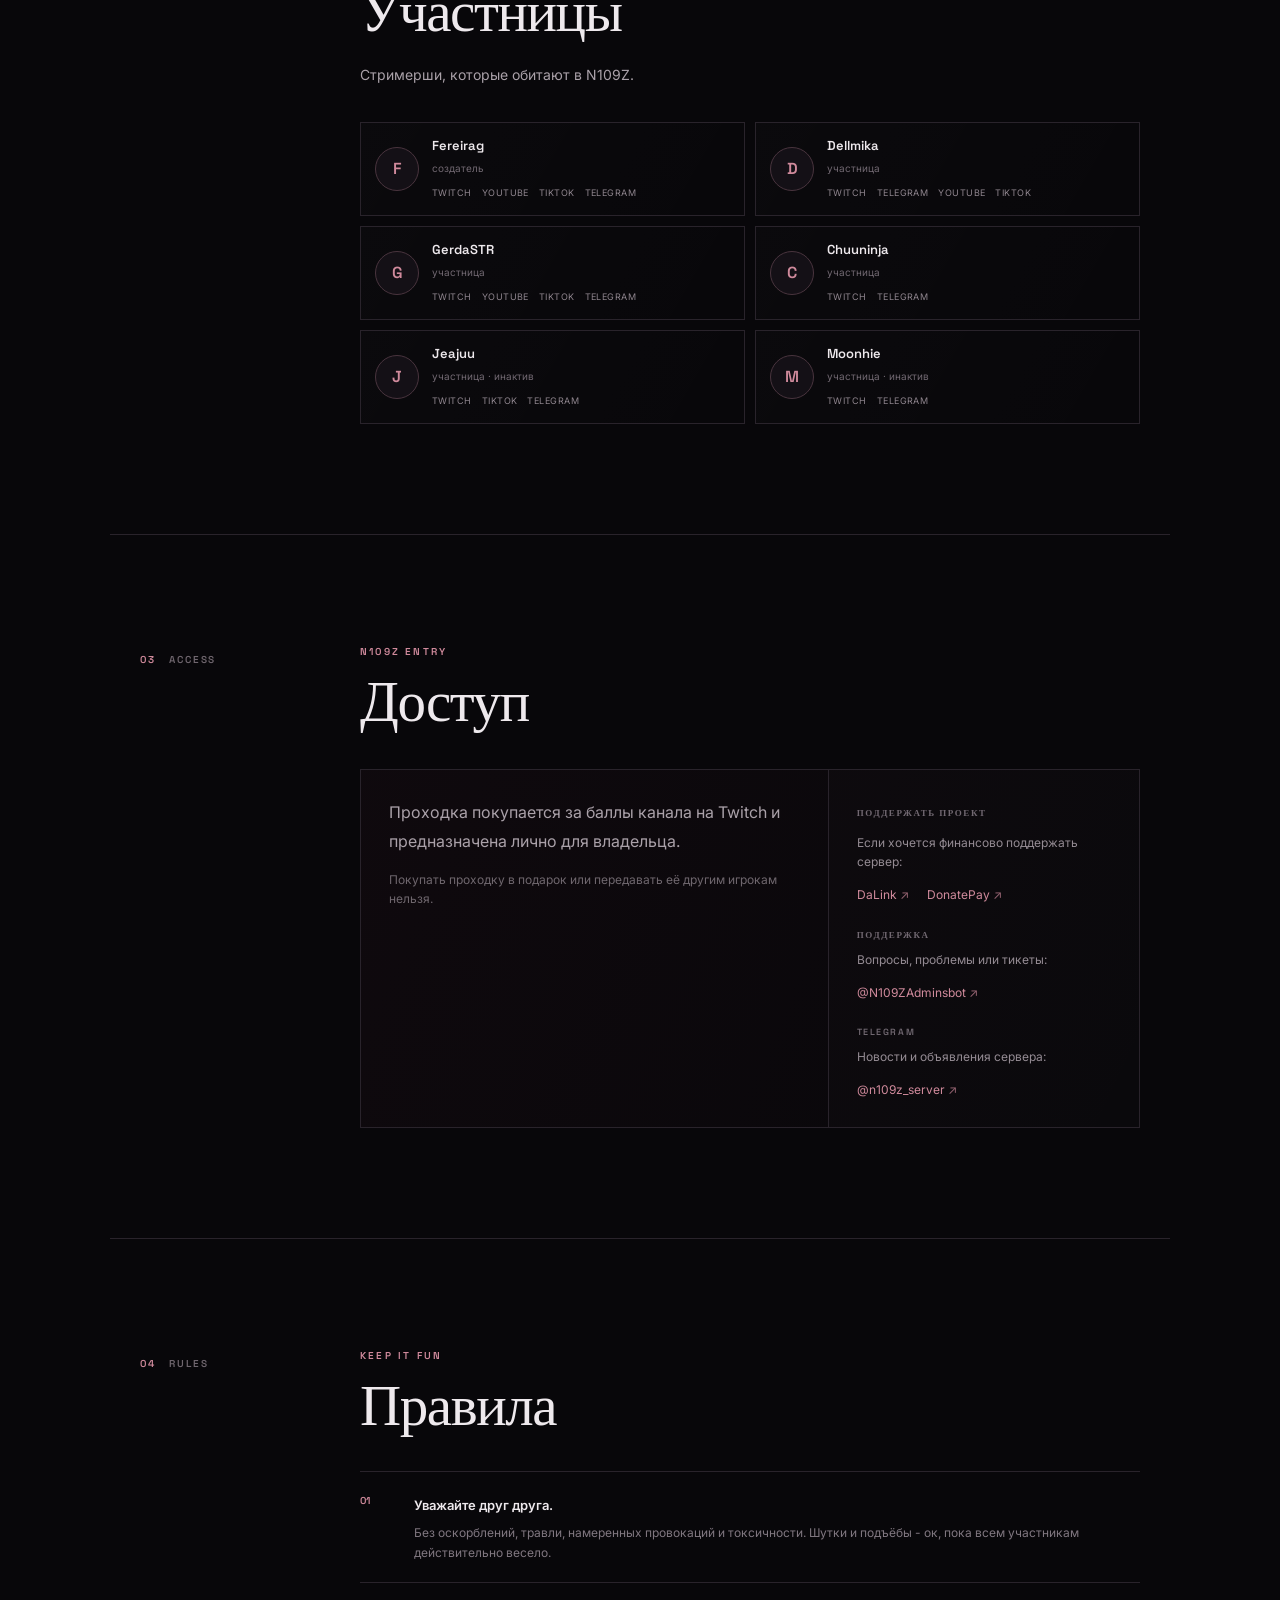
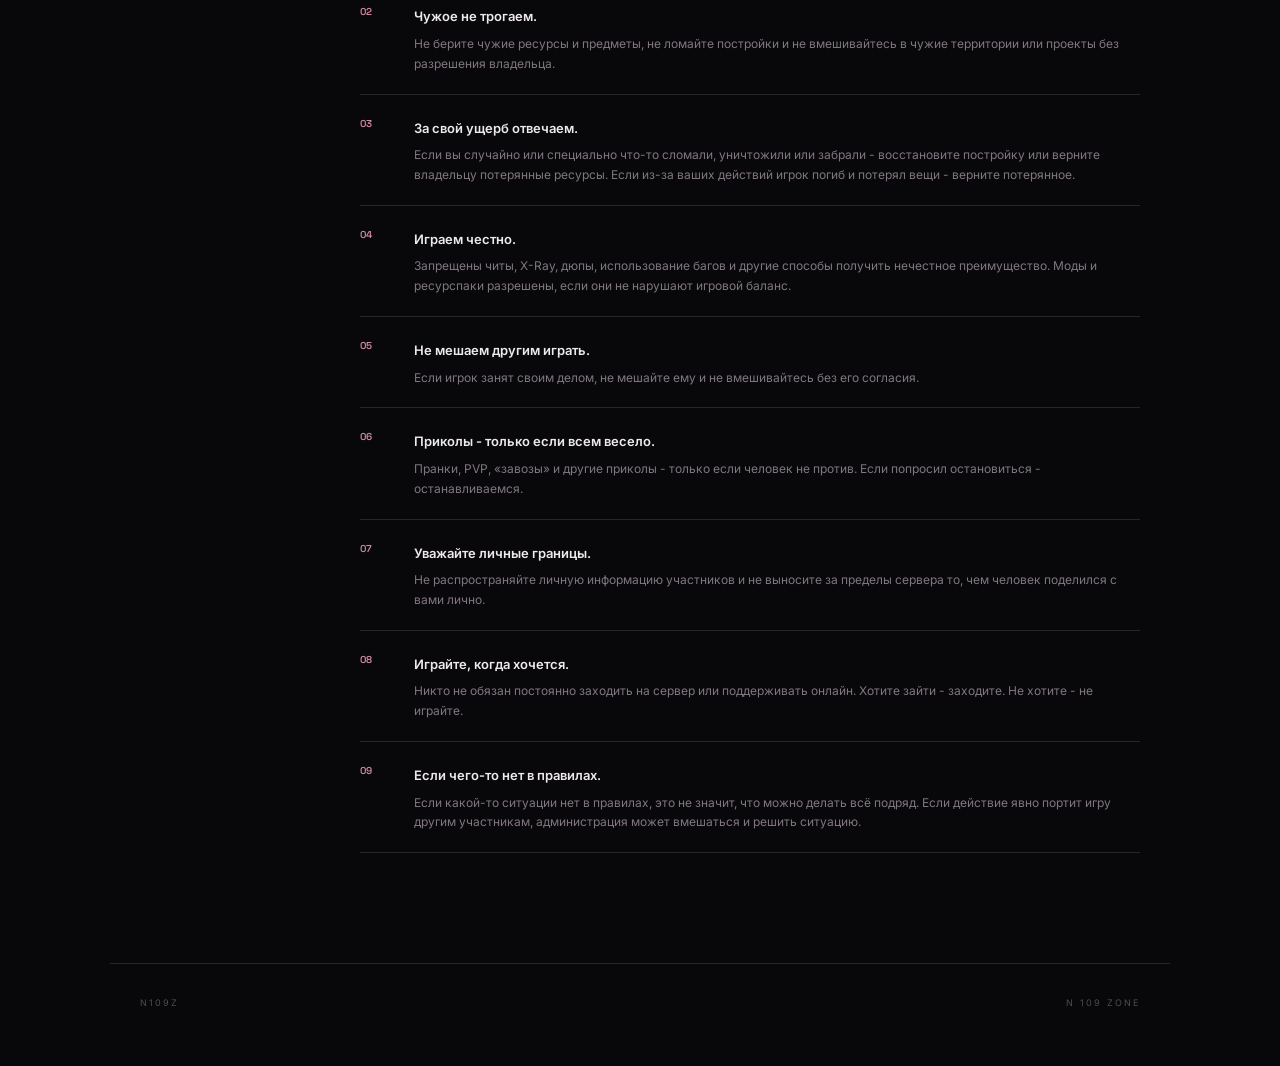
==== commit a6e103ee: "Add files via upload" ====
--- a/index.html
+++ b/index.html
@@ -70,21 +70,13 @@
           </article>
 
           <article class="player">
-            <div class="avatar"><span>J</span></div>
-            <div class="player-info"><h3>Jeajuu</h3><small>участница</small></div>
+            <div class="avatar"><span>D</span></div>
+            <div class="player-info"><h3>Dellmika</h3><small>участница</small></div>
             <div class="links">
-              <a href="https://www.twitch.tv/jeajuu" target="_blank" rel="noopener">Twitch</a>
-              <a href="https://www.tiktok.com/@_jeajuu_twitch_" target="_blank" rel="noopener">TikTok</a>
-              <a href="https://t.me/jeajuu" target="_blank" rel="noopener">Telegram</a>
-            </div>
-          </article>
-
-          <article class="player">
-            <div class="avatar"><span>M</span></div>
-            <div class="player-info"><h3>Moonhie</h3><small>участница</small></div>
-            <div class="links">
-              <a href="https://www.twitch.tv/moonhie" target="_blank" rel="noopener">Twitch</a>
-              <a href="https://t.me/MoonhieHome" target="_blank" rel="noopener">Telegram</a>
+              <a href="https://www.twitch.tv/dellmika" target="_blank" rel="noopener">Twitch</a>
+              <a href="https://t.me/dellmikaa" target="_blank" rel="noopener">Telegram</a>
+              <a href="https://www.youtube.com/@dellmikats" target="_blank" rel="noopener">YouTube</a>
+              <a href="https://www.tiktok.com/@dellmika" target="_blank" rel="noopener">TikTok</a>
             </div>
           </article>
 
@@ -99,15 +91,31 @@
             </div>
           </article>
 
+          <article class="player">
+            <div class="avatar"><span>C</span></div>
+            <div class="player-info"><h3>Chuuninja</h3><small>участница</small></div>
+            <div class="links">
+              <a href="https://www.twitch.tv/chuuninja" target="_blank" rel="noopener">Twitch</a>
+              <a href="https://t.me/ChuuNinja" target="_blank" rel="noopener">Telegram</a>
+            </div>
+          </article>
 
           <article class="player">
-            <div class="avatar"><span>D</span></div>
-            <div class="player-info"><h3>dellmika</h3><small>участница</small></div>
+            <div class="avatar"><span>J</span></div>
+            <div class="player-info"><h3>Jeajuu</h3><small>участница · инактив</small></div>
             <div class="links">
-              <a href="https://www.twitch.tv/dellmika" target="_blank" rel="noopener">Twitch</a>
-              <a href="https://t.me/dellmikaa" target="_blank" rel="noopener">Telegram</a>
-              <a href="https://www.youtube.com/@dellmikats" target="_blank" rel="noopener">YouTube</a>
-              <a href="https://www.tiktok.com/@dellmika" target="_blank" rel="noopener">TikTok</a>
+              <a href="https://www.twitch.tv/jeajuu" target="_blank" rel="noopener">Twitch</a>
+              <a href="https://www.tiktok.com/@_jeajuu_twitch_" target="_blank" rel="noopener">TikTok</a>
+              <a href="https://t.me/jeajuu" target="_blank" rel="noopener">Telegram</a>
+            </div>
+          </article>
+
+          <article class="player">
+            <div class="avatar"><span>M</span></div>
+            <div class="player-info"><h3>Moonhie</h3><small>участница · инактив</small></div>
+            <div class="links">
+              <a href="https://www.twitch.tv/moonhie" target="_blank" rel="noopener">Twitch</a>
+              <a href="https://t.me/MoonhieHome" target="_blank" rel="noopener">Telegram</a>
             </div>
           </article>
         </div>
